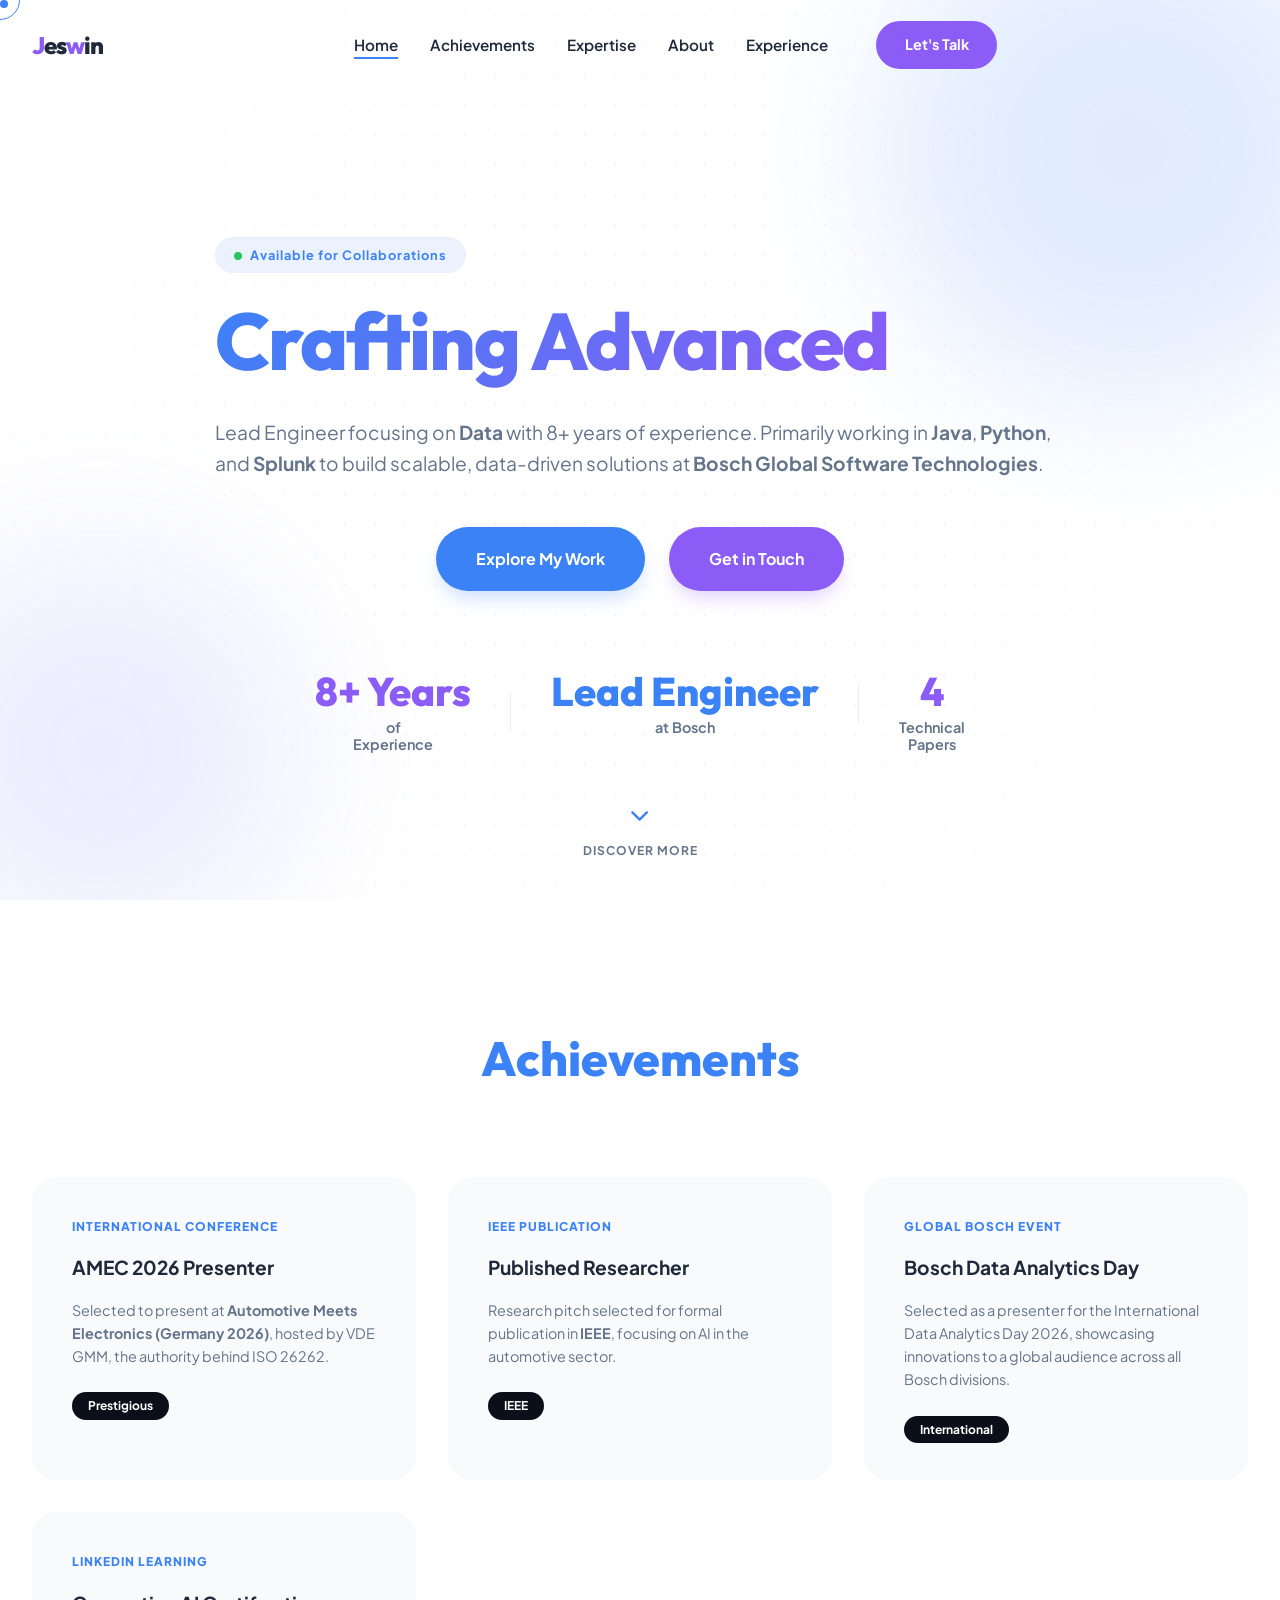
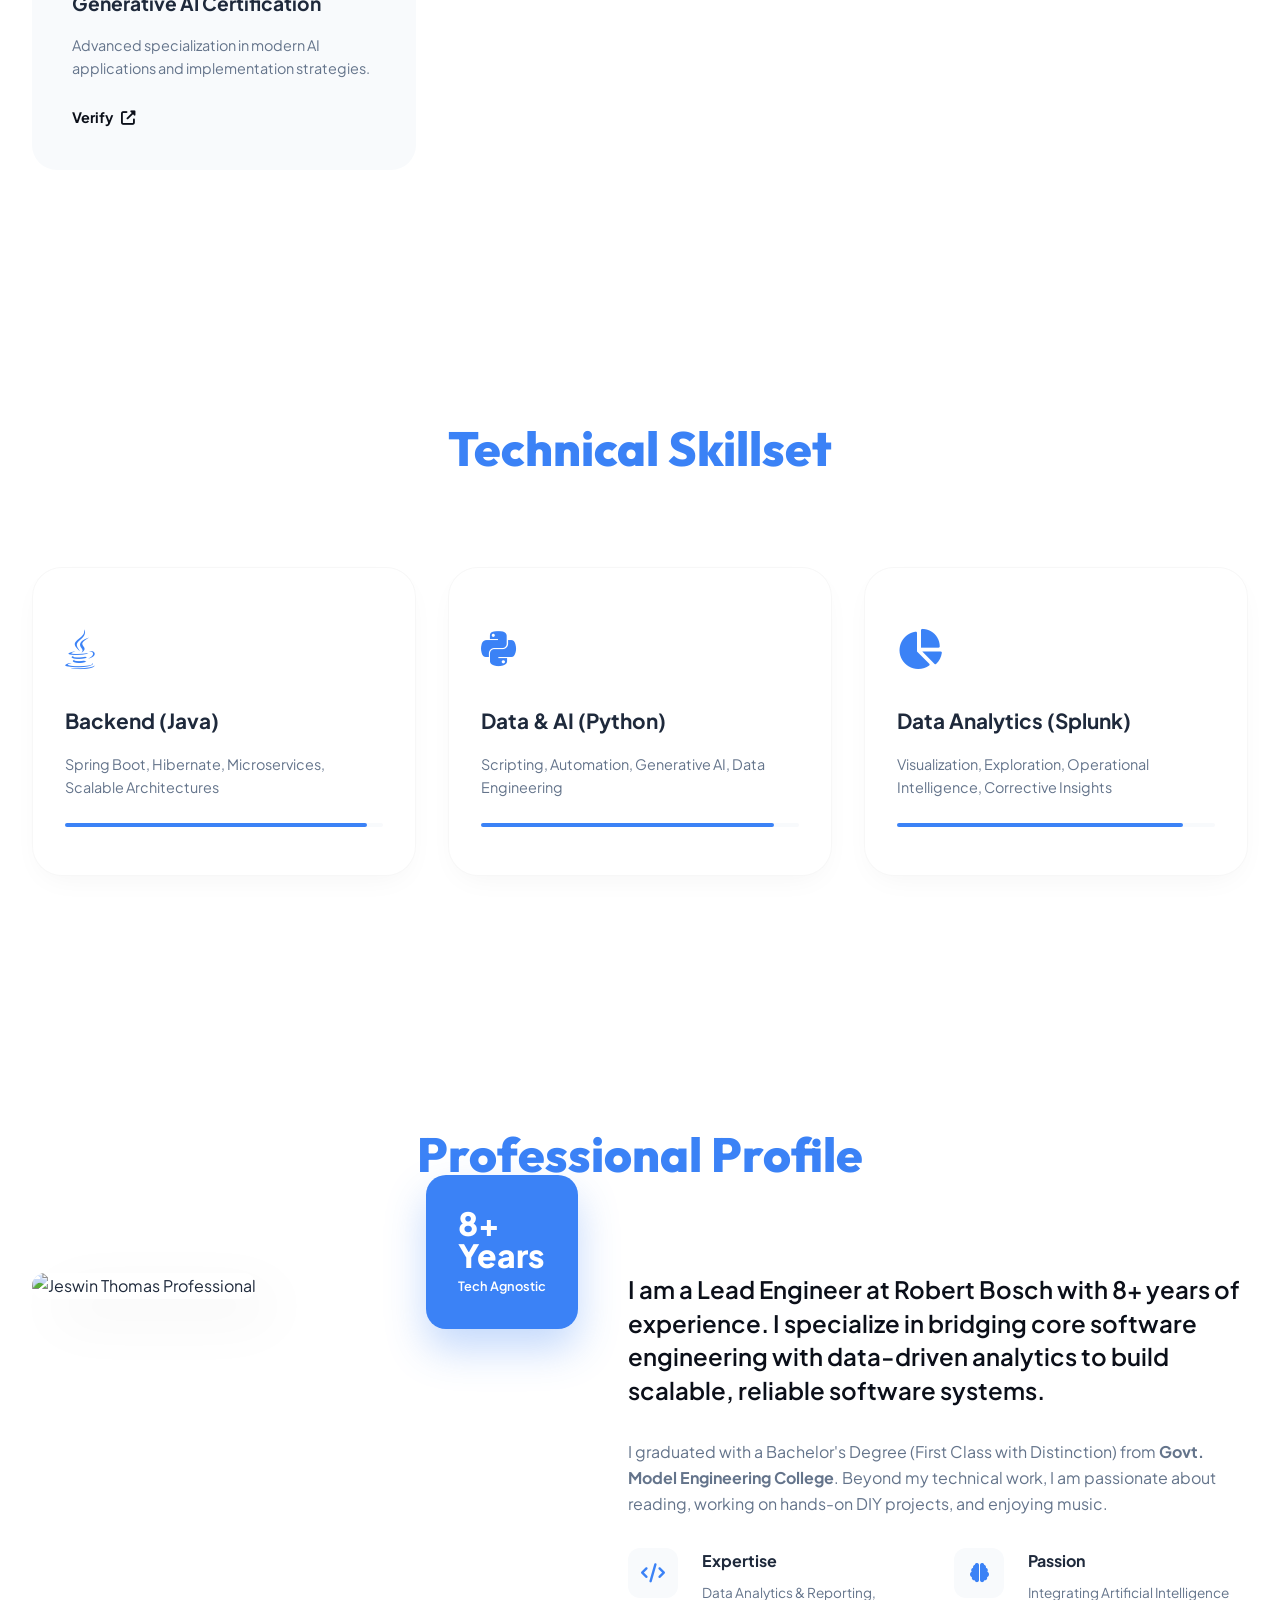
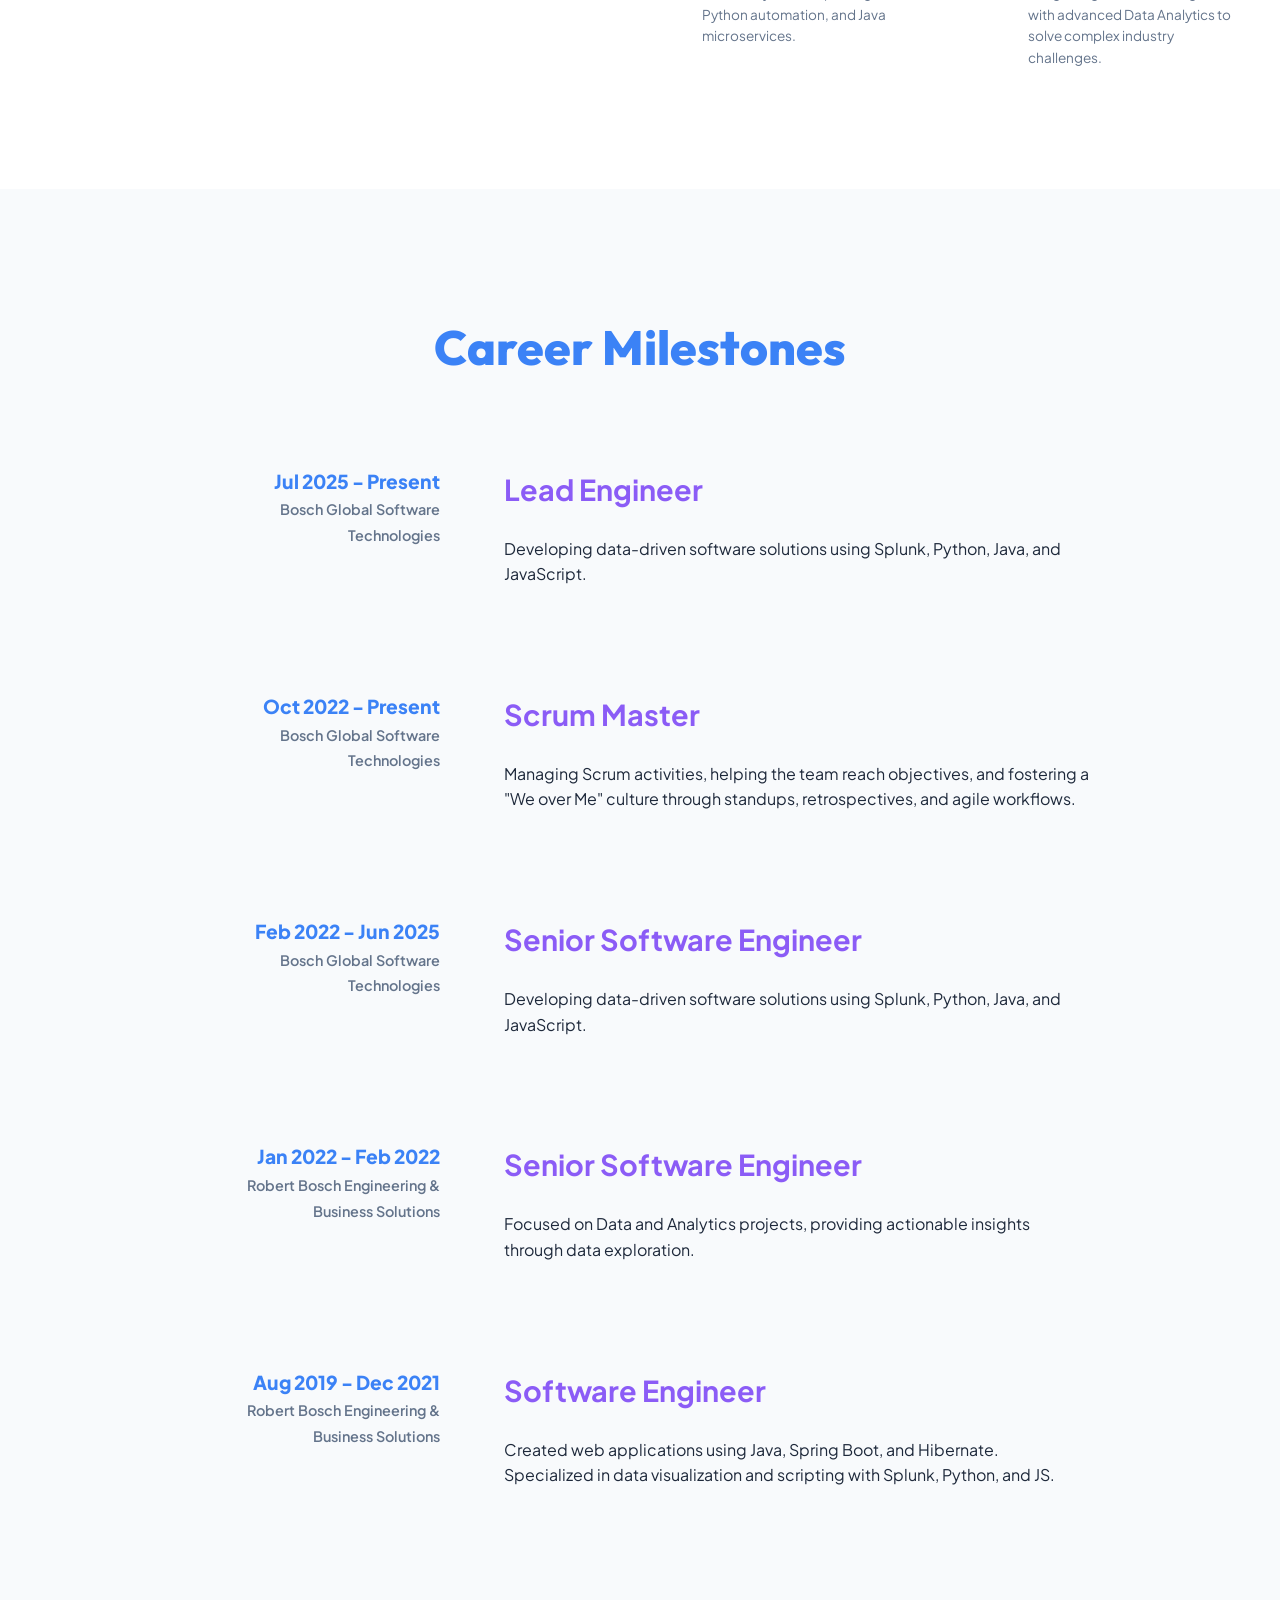
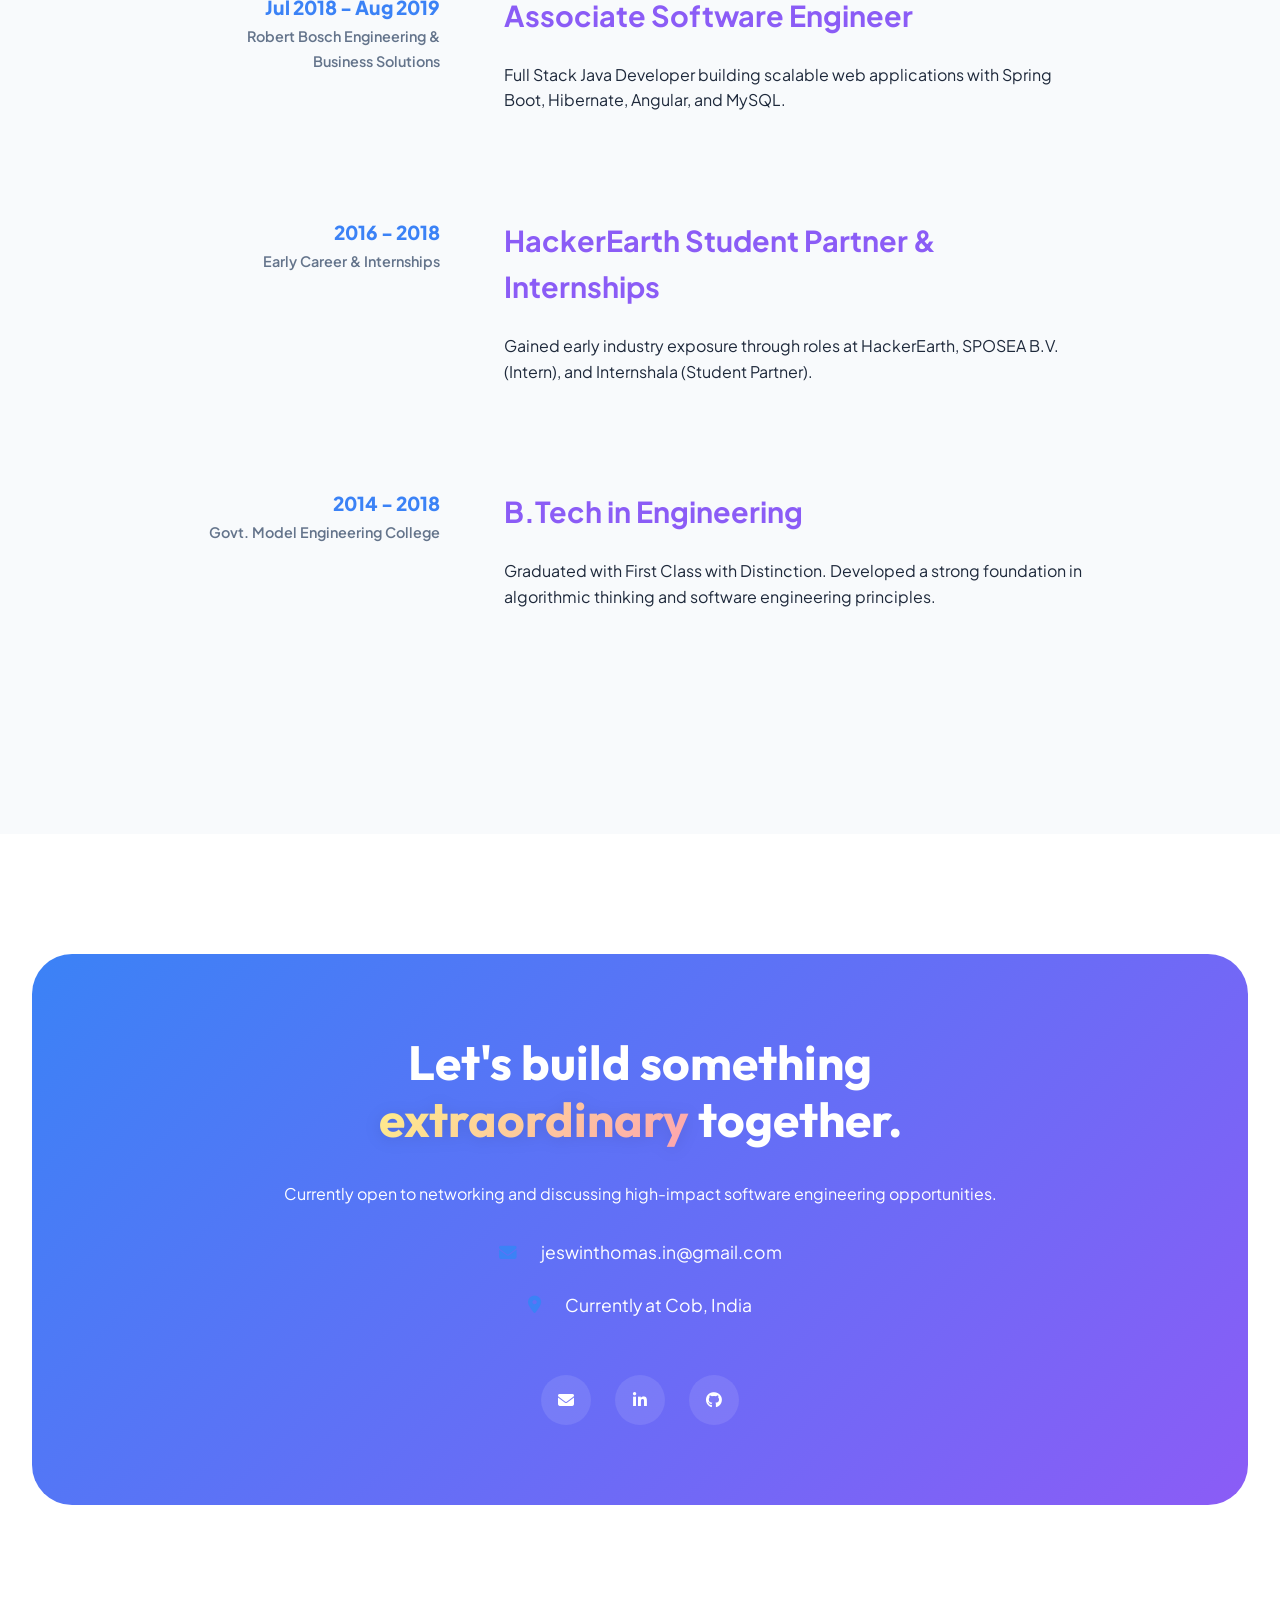
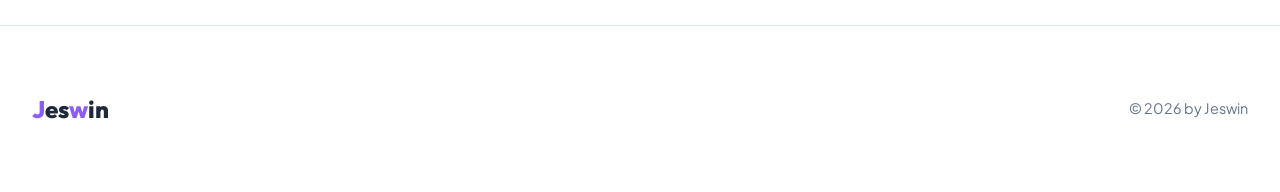
==== index.html @ 30951039 "Minor change in header postions" ====
<!DOCTYPE html>
<html lang="en">

<head>
    <meta charset="UTF-8">
    <meta name="viewport" content="width=device-width, initial-scale=1.0">
    <link rel="icon" type="image/png" href="jeswin_logo.png">
    <title>Jeswin Thomas | Lead Software Engineer</title>
    <!-- Fonts -->
    <link rel="preconnect" href="https://fonts.googleapis.com">
    <link rel="preconnect" href="https://fonts.gstatic.com" crossorigin>
    <link
        href="https://fonts.googleapis.com/css2?family=Plus+Jakarta+Sans:wght@300;400;500;600;700;800&family=Outfit:wght@300;400;500;600;700;800&display=swap"
        rel="stylesheet">
    <!-- Icons -->
    <link rel="stylesheet" href="https://cdnjs.cloudflare.com/ajax/libs/font-awesome/6.4.0/css/all.min.css">
    <!-- AOS Library -->
    <link href="https://unpkg.com/aos@2.3.1/dist/aos.css" rel="stylesheet">
    <!-- Typed.js -->
    <script src="https://unpkg.com/typed.js@2.1.0/dist/typed.umd.js"></script>
    <!-- EmailJS SDK -->
    <script type="text/javascript" src="https://cdn.jsdelivr.net/npm/@emailjs/browser@4/dist/email.min.js"></script>
    <link rel="stylesheet" href="style.css?v=37">
</head>

<body>
    <!-- Custom Cursor -->
    <div class="cursor"></div>
    <div class="cursor-follower"></div>

    <header>
        <nav class="container">
            <div class="logo">
                <span class="logo-text"><span class="logo-highlight">J</span>es<span
                        class="logo-highlight">w</span>in</span>
            </div>
            <div class="nav-links-wrapper">
                <ul class="nav-links">
                    <li><a href="#home" class="active">Home</a></li>
                    <li><a href="#certifications">Achievements</a></li>
                    <li><a href="#skills">Expertise</a></li>
                    <li><a href="#about">About</a></li>
                    <li><a href="#experience">Experience</a></li>
                </ul>
                <a href="#contact" class="nav-cta">Let's Talk</a>
            </div>
            <div class="mobile-toggle">
                <span></span>
                <span></span>
            </div>
        </nav>
    </header>

    <main>
        <!-- Hero Section -->
        <section id="home" class="hero">
            <div class="hero-bg-elements">
                <div class="blob blob-1"></div>
                <div class="blob blob-2"></div>
            </div>
            <div class="container hero-container">
                <div class="hero-content" data-aos="fade-up" data-aos-duration="1000">
                    <div class="badge"><span class="status-dot"></span>Available for Collaborations</div>
                    <h1><span class="gradient-text">Crafting Advanced</span> <br><span class="gradient-text"
                            id="typing-text"></span></h1>
                    <p class="hero-description">
                        Lead Engineer focusing on <strong>Data</strong> with <span class="exp-years-val">8+</span> years
                        of experience.
                        Primarily working in <strong>Java</strong>, <strong>Python</strong>, and <strong>Splunk</strong>
                        to build scalable, data-driven solutions at <strong>Bosch Global Software Technologies</strong>.
                    </p>
                    <div class="hero-actions">
                        <a href="#experience" class="btn btn-primary">Explore My Work</a>
                        <a href="#contact" class="btn btn-outline">Get in Touch</a>
                    </div>
                    <div class="hero-stats">
                        <div class="stat-item">
                            <span class="stat-number"><span class="exp-years-val">8+</span> Years</span>
                            <span class="stat-label">of <br>Experience</span>
                        </div>
                        <div class="stat-item">
                            <span class="stat-number" style="color: var(--accent);">Lead Engineer</span>
                            <span class="stat-label">at Bosch</span>
                        </div>
                        <div class="stat-item">
                            <span class="stat-number">4</span>
                            <span class="stat-label">Technical <br>Papers</span>
                        </div>
                    </div>
                </div>
            </div>
            <a href="#about" class="scroll-indicator">
                <div class="scroll-icon">
                    <i class="fas fa-chevron-down"></i>
                </div>
                <span>Discover More</span>
            </a>
        </section>

        <!-- Certifications & Achievements Section -->
        <section id="certifications" class="certifications section">
            <div class="container">
                <div class="section-header" data-aos="fade-up">
                    <h2 class="section-title">Achievements</h2>
                </div>
                <div class="cert-grid">
                    <div class="cert-card" data-aos="fade-up">
                        <div class="cert-platform">International Conference</div>
                        <h3>AMEC 2026 Presenter</h3>
                        <p>Selected to present at <strong>Automotive Meets Electronics (Germany 2026)</strong>, hosted
                            by VDE GMM, the authority behind ISO 26262.</p>
                        <span class="cert-badge">Prestigious</span>
                    </div>
                    <div class="cert-card" data-aos="fade-up" data-aos-delay="100">
                        <div class="cert-platform">IEEE Publication</div>
                        <h3>Published Researcher</h3>
                        <p>Research pitch selected for formal publication in <strong>IEEE</strong>, focusing on AI in
                            the automotive sector.</p>
                        <span class="cert-badge">IEEE</span>
                    </div>
                    <div class="cert-card" data-aos="fade-up" data-aos-delay="200">
                        <div class="cert-platform">Global Bosch Event</div>
                        <h3>Bosch Data Analytics Day</h3>
                        <p>Selected as a presenter for the International Data Analytics Day 2026, showcasing innovations
                            to a global audience across all Bosch divisions.</p>
                        <span class="cert-badge">International</span>
                    </div>
                    <div class="cert-card" data-aos="fade-up" data-aos-delay="300">
                        <div class="cert-platform">LinkedIn Learning</div>
                        <h3>Generative AI Certification</h3>
                        <p>Advanced specialization in modern AI applications and implementation strategies.</p>
                        <a href="https://www.linkedin.com/learning/certificates/4b5d7c3ef1869695a12c069182deb62b84647a5d037152182b14ed87d5867b04"
                            target="_blank" class="cert-link">Verify <i class="fas fa-external-link-alt"></i></a>
                    </div>
                </div>
            </div>
        </section>

        <!-- Skills Section -->
        <section id="skills" class="skills section">
            <div class="container">
                <div class="section-header" data-aos="fade-up">
                    <h2 class="section-title">Technical Skillset</h2>
                </div>
                <div class="skills-grid">
                    <div class="skill-card" data-aos="zoom-in" data-aos-delay="100">
                        <div class="skill-icon"><i class="fab fa-java"></i></div>
                        <h3>Backend (Java)</h3>
                        <p>Spring Boot, Hibernate, Microservices, Scalable Architectures</p>
                        <div class="skill-progress">
                            <div class="progress-bar" style="width: 95%;"></div>
                        </div>
                    </div>
                    <div class="skill-card" data-aos="zoom-in" data-aos-delay="200">
                        <div class="skill-icon"><i class="fab fa-python"></i></div>
                        <h3>Data & AI (Python)</h3>
                        <p>Scripting, Automation, Generative AI, Data Engineering</p>
                        <div class="skill-progress">
                            <div class="progress-bar" style="width: 92%;"></div>
                        </div>
                    </div>
                    <div class="skill-card" data-aos="zoom-in" data-aos-delay="300">
                        <div class="skill-icon"><i class="fas fa-chart-pie"></i></div>
                        <h3>Data Analytics (Splunk)</h3>
                        <p>Visualization, Exploration, Operational Intelligence, Corrective Insights</p>
                        <div class="skill-progress">
                            <div class="progress-bar" style="width: 90%;"></div>
                        </div>
                    </div>
                </div>
            </div>
        </section>

        <!-- About Section -->
        <section id="about" class="about section">
            <div class="container">
                <div class="section-header" data-aos="fade-up">
                    <h2 class="section-title">Professional Profile</h2>
                </div>
                <div class="about-grid">
                    <div class="about-image" data-aos="fade-right">
                        <div class="image-wrapper">
                            <img src="https://media.licdn.com/dms/image/v2/D5603AQGwhflDETGkRg/profile-displayphoto-shrink_200_200/profile-displayphoto-shrink_200_200/0/1642506390101?e=2147483647&v=beta&t=38knPQSp19tK3uIM1RA4N_02R5xIFat--sNa_o3yvBE"
                                alt="Jeswin Thomas Professional">
                            <div class="experience-badge">
                                <span><span class="exp-years-val">8+</span> Years</span>
                                <p>Tech Agnostic</p>
                            </div>
                        </div>
                    </div>
                    <div class="about-text" data-aos="fade-left">
                        <p class="lead">I am a Lead Engineer at Robert Bosch with <span class="exp-years-val">8+</span> years of experience. I specialize in bridging core software engineering with data-driven analytics to build scalable, reliable software systems.</p>
                        <p>I graduated with a Bachelor's Degree (First Class with Distinction) from <strong>Govt. Model Engineering College</strong>. Beyond my technical work, I am passionate about reading, working on hands-on DIY projects, and enjoying music.</p>
                        <div class="about-features">
                            <div class="feature-item">
                                <div class="feature-icon"><i class="fas fa-code"></i></div>
                                <div class="feature-info">
                                    <h3>Expertise</h3>
                                    <p>Data Analytics & Reporting, Python automation, and Java microservices.</p>
                                </div>
                            </div>
                            <div class="feature-item">
                                <div class="feature-icon"><i class="fas fa-brain"></i></div>
                                <div class="feature-info">
                                    <h3>Passion</h3>
                                    <p>Integrating Artificial Intelligence with advanced Data Analytics to solve complex industry challenges.</p>
                                </div>
                            </div>
                        </div>
                    </div>
                </div>
            </div>
        </section>

        <!-- Experience Section -->
        <section id="experience" class="experience section dark-section">
            <div class="container">
                <div class="section-header" data-aos="fade-up">
                    <h2 class="section-title">Career Milestones</h2>
                </div>
                <div class="timeline">
                    <div class="timeline-item" data-aos="fade-up">
                        <div class="timeline-meta">
                            <span class="timeline-year">Jul 2025 - Present</span>
                            <span class="timeline-company">Bosch Global Software Technologies</span>
                        </div>
                        <div class="timeline-content">
                            <h3>Lead Engineer</h3>
                            <p>Developing data-driven software solutions using Splunk, Python, Java, and JavaScript.</p>
                        </div>
                    </div>
                    <div class="timeline-item" data-aos="fade-up">
                        <div class="timeline-meta">
                            <span class="timeline-year">Oct 2022 - Present</span>
                            <span class="timeline-company">Bosch Global Software Technologies</span>
                        </div>
                        <div class="timeline-content">
                            <h3>Scrum Master</h3>
                            <p>Managing Scrum activities, helping the team reach objectives, and fostering a "We over
                                Me" culture through standups, retrospectives, and agile workflows.</p>
                        </div>
                    </div>
                    <div class="timeline-item" data-aos="fade-up">
                        <div class="timeline-meta">
                            <span class="timeline-year">Feb 2022 - Jun 2025</span>
                            <span class="timeline-company">Bosch Global Software Technologies</span>
                        </div>
                        <div class="timeline-content">
                            <h3>Senior Software Engineer</h3>
                            <p>Developing data-driven software solutions using Splunk, Python, Java, and JavaScript.</p>
                        </div>
                    </div>
                    <div class="timeline-item" data-aos="fade-up">
                        <div class="timeline-meta">
                            <span class="timeline-year">Jan 2022 - Feb 2022</span>
                            <span class="timeline-company">Robert Bosch Engineering & Business Solutions</span>
                        </div>
                        <div class="timeline-content">
                            <h3>Senior Software Engineer</h3>
                            <p>Focused on Data and Analytics projects, providing actionable insights through data
                                exploration.</p>
                        </div>
                    </div>
                    <div class="timeline-item" data-aos="fade-up">
                        <div class="timeline-meta">
                            <span class="timeline-year">Aug 2019 - Dec 2021</span>
                            <span class="timeline-company">Robert Bosch Engineering & Business Solutions</span>
                        </div>
                        <div class="timeline-content">
                            <h3>Software Engineer</h3>
                            <p>Created web applications using Java, Spring Boot, and Hibernate. Specialized in data
                                visualization and scripting with Splunk, Python, and JS.</p>
                        </div>
                    </div>
                    <div class="timeline-item" data-aos="fade-up">
                        <div class="timeline-meta">
                            <span class="timeline-year">Jul 2018 - Aug 2019</span>
                            <span class="timeline-company">Robert Bosch Engineering & Business Solutions</span>
                        </div>
                        <div class="timeline-content">
                            <h3>Associate Software Engineer</h3>
                            <p>Full Stack Java Developer building scalable web applications with Spring Boot, Hibernate,
                                Angular, and MySQL.</p>
                        </div>
                    </div>
                    <div class="timeline-item" data-aos="fade-up">
                        <div class="timeline-meta">
                            <span class="timeline-year">2016 - 2018</span>
                            <span class="timeline-company">Early Career & Internships</span>
                        </div>
                        <div class="timeline-content">
                            <h3>HackerEarth Student Partner & Internships</h3>
                            <p>Gained early industry exposure through roles at HackerEarth, SPOSEA B.V. (Intern), and
                                Internshala (Student Partner).</p>
                        </div>
                    </div>
                    <div class="timeline-item" data-aos="fade-up">
                        <div class="timeline-meta">
                            <span class="timeline-year">2014 - 2018</span>
                            <span class="timeline-company">Govt. Model Engineering College</span>
                        </div>
                        <div class="timeline-content">
                            <h3>B.Tech in Engineering</h3>
                            <p>Graduated with First Class with Distinction. Developed a strong foundation in algorithmic
                                thinking and software engineering principles.</p>
                        </div>
                    </div>
                </div>
            </div>
        </section>





        <!-- Contact Section -->
        <section id="contact" class="contact section">
            <div class="container">
                <div class="contact-box" data-aos="zoom-out" style="grid-template-columns: 1fr; text-align: center;">
                    <div class="contact-info">
                        <h2>Let's build something <br><span class="gradient-text">extraordinary</span> together.</h2>
                        <p>Currently open to networking and discussing high-impact software engineering opportunities.
                        </p>
                        <div class="contact-details"
                            style="display: flex; flex-direction: column; align-items: center; margin-top: 2rem;">
                            <div class="detail-item">
                                <i class="fas fa-envelope"></i>
                                <span>jeswinthomas.in@gmail.com</span>
                            </div>
                            <div class="detail-item">
                                <i class="fas fa-location-dot"></i>
                                <span>Currently at Cob, India</span>
                            </div>
                        </div>
                        <div class="social-links" style="justify-content: center; margin-top: 2rem;">
                            <a href="mailto:jeswinthomas.in@gmail.com" class="social-icon"><i class="fas fa-envelope"></i></a>
                            <a href="https://in.linkedin.com/in/jeswin-thomas" target="_blank" class="social-icon"><i
                                    class="fab fa-linkedin-in"></i></a>
                            <a href="https://github.com/Jeswin01" class="social-icon" target="_blank"><i
                                    class="fab fa-github"></i></a>
                        </div>
                    </div>
                </div>
            </div>
        </section>
    </main>

    <footer class="footer">
        <div class="container">
            <div class="footer-content">
                <div class="footer-logo"><span class="logo-highlight">J</span>es<span class="logo-highlight">w</span>in
                </div>
                <p>&copy; <span id="copyright-year"></span> by Jeswin</p>
            </div>
        </div>
    </footer>

    <!-- GSAP for animations -->
    <script src="https://cdnjs.cloudflare.com/ajax/libs/gsap/3.12.2/gsap.min.js"></script>
    <script src="https://cdnjs.cloudflare.com/ajax/libs/gsap/3.12.2/ScrollTrigger.min.js"></script>
    <!-- AOS for scroll animations -->
    <script src="https://unpkg.com/aos@2.3.1/dist/aos.js"></script>
    <script src="script.js"></script>
</body>

</html>
---- style.css ----
:root {
    --primary: #0b0f19;
    --accent: #3b82f6;
    --accent-light: #8b5cf6;
    --bg-main: #ffffff;
    --bg-secondary: #f8fafc;
    --bg-dark: #0b0f19;
    --text-main: #1e293b;
    --text-muted: #64748b;
    --white: #ffffff;
    --gradient: linear-gradient(135deg, #3b82f6 0%, #8b5cf6 100%);
    --card-shadow: 0 10px 30px -10px rgba(0, 0, 0, 0.05);
    --transition: all 0.4s cubic-bezier(0.4, 0, 0.2, 1);
    --container-width: 1200px;
}

@media (min-width: 1200px) {
    :root {
        --container-width: 1500px;
    }

    .hero-content {
        text-align: center;
        margin: 0 auto;
        max-width: 1000px;
    }

    .hero-description {
        max-width: 750px;
        margin-left: auto;
        margin-right: auto;
    }

    .hero-actions {
        justify-content: center;
    }

    .hero-stats {
        justify-content: center;
    }

    .timeline {
        max-width: 1100px;
    }
}

@media (min-width: 1600px) {
    :root {
        --container-width: 1750px;
    }
}

* {
    margin: 0;
    padding: 0;
    box-sizing: border-box;
    cursor: none;
    /* Hide default cursor for custom cursor */
}

html {
    scroll-behavior: smooth;
}

body {
    font-family: 'Plus Jakarta Sans', sans-serif;
    color: var(--text-main);
    background-color: var(--bg-main);
    line-height: 1.6;
    overflow-x: hidden;
}

.container {
    max-width: var(--container-width);
    margin: 0 auto;
    padding: 0 2rem;
}

/* Custom Cursor */
.cursor {
    width: 8px;
    height: 8px;
    background: var(--accent);
    border-radius: 50%;
    position: fixed;
    pointer-events: none;
    z-index: 9999;
    transition: transform 0.1s;
}

.cursor-follower {
    width: 40px;
    height: 40px;
    border: 1px solid var(--accent);
    border-radius: 50%;
    position: fixed;
    pointer-events: none;
    z-index: 9998;
    transition: transform 0.2s, background 0.3s;
}

/* Header & Navigation */
header {
    position: fixed;
    top: 0;
    left: 0;
    width: 100%;
    height: 90px;
    display: flex;
    align-items: center;
    z-index: 1000;
    transition: var(--transition);
}

header.scrolled {
    height: 70px;
    background: rgba(255, 255, 255, 0.8);
    backdrop-filter: blur(20px);
    box-shadow: 0 4px 20px rgba(0, 0, 0, 0.05);
}

nav {
    display: flex;
    justify-content: space-between;
    align-items: center;
    width: 100%;
}

.logo {
    font-family: 'Outfit', sans-serif;
    font-size: 1.5rem;
    font-weight: 800;
    letter-spacing: -1px;
}

.logo-highlight {
    color: var(--accent-light);
}

.nav-links-wrapper {
    display: flex;
    align-items: center;
    gap: 3rem;
}

.nav-links {
    display: flex;
    list-style: none;
    gap: 2rem;
}

.nav-links a {
    text-decoration: none;
    color: var(--text-main);
    font-weight: 600;
    font-size: 0.95rem;
    transition: var(--transition);
    position: relative;
}

.nav-links a::after {
    content: '';
    position: absolute;
    bottom: -5px;
    left: 0;
    width: 0;
    height: 2px;
    background: var(--accent);
    transition: var(--transition);
}

.nav-links a:hover::after,
.nav-links a.active::after {
    width: 100%;
}

.nav-cta {
    background: var(--accent-light);
    color: var(--white);
    padding: 0.8rem 1.8rem;
    border-radius: 50px;
    text-decoration: none;
    font-weight: 700;
    font-size: 0.9rem;
    transition: var(--transition);
}

.nav-cta:hover {
    transform: translateY(-2px);
    box-shadow: 0 10px 20px rgba(139, 92, 246, 0.3);
    background: #7c3aed;
}

/* Hero Section */
.hero {
    height: 100vh;
    display: flex;
    align-items: center;
    position: relative;
    overflow: hidden;
    padding-top: 90px;
}

.hero::before {
    content: '';
    position: absolute;
    top: 0;
    left: 0;
    width: 100%;
    height: 100%;
    background-image: radial-gradient(rgba(59, 130, 246, 0.08) 1.5px, transparent 1.5px);
    background-size: 30px 30px;
    z-index: -1;
    mask-image: radial-gradient(circle at center, black 40%, transparent 100%);
    -webkit-mask-image: radial-gradient(circle at center, black 40%, transparent 100%);
}

.status-dot {
    display: inline-block;
    width: 8px;
    height: 8px;
    background-color: #22c55e;
    border-radius: 50%;
    margin-right: 8px;
    animation: pulse-green 2s infinite;
    vertical-align: middle;
}

@keyframes pulse-green {
    0% {
        transform: scale(0.9);
        box-shadow: 0 0 0 0 rgba(34, 197, 94, 0.7);
    }

    70% {
        transform: scale(1.1);
        box-shadow: 0 0 0 6px rgba(34, 197, 94, 0);
    }

    100% {
        transform: scale(0.9);
        box-shadow: 0 0 0 0 rgba(34, 197, 94, 0);
    }
}

.hero-bg-elements {
    position: absolute;
    top: 0;
    left: 0;
    width: 100%;
    height: 100%;
    z-index: -1;
}

.blob {
    position: absolute;
    border-radius: 50%;
    filter: blur(80px);
    opacity: 0.15;
}

.blob-1 {
    width: 500px;
    height: 500px;
    background: var(--accent);
    top: -100px;
    right: -100px;
    animation: float 20s infinite alternate;
}

.blob-2 {
    width: 400px;
    height: 400px;
    background: #818cf8;
    bottom: -50px;
    left: -100px;
    animation: float 15s infinite alternate-reverse;
}

@keyframes float {
    from {
        transform: translate(0, 0);
    }

    to {
        transform: translate(50px, 50px);
    }
}

.badge {
    display: inline-block;
    padding: 0.5rem 1.2rem;
    background: rgba(59, 130, 246, 0.1);
    color: var(--accent);
    border-radius: 50px;
    font-weight: 700;
    font-size: 0.8rem;
    /* text-transform: uppercase; */
    letter-spacing: 1px;
    margin-bottom: 1.5rem;
}

.hero-content {
    text-align: left;
    max-width: 850px;
    /* Align with the width of the 2-line heading */
}

.hero h1 {
    font-family: 'Outfit', sans-serif;
    font-size: clamp(3rem, 8vw, 5rem);
    line-height: 1.1;
    font-weight: 800;
    margin-bottom: 2rem;
    letter-spacing: -2px;
}

.gradient-text {
    background: var(--gradient);
    -webkit-background-clip: text;
    -webkit-text-fill-color: transparent;
}

.typed-cursor {
    color: var(--accent);
    font-weight: 300;
    margin-left: 5px;
}

.hero-description {
    font-size: 1.2rem;
    color: var(--text-muted);
    margin-bottom: 3rem;
    max-width: 100%;
    /* Take full width of parent hero-content */
}

.hero-actions {
    display: flex;
    gap: 1.5rem;
    margin-bottom: 4rem;
}

.btn {
    padding: 1.2rem 2.5rem;
    border-radius: 50px;
    font-weight: 700;
    text-decoration: none;
    transition: var(--transition);
}

.btn-primary {
    background: var(--accent);
    color: var(--white);
    box-shadow: 0 10px 20px -5px rgba(59, 130, 246, 0.3);
}

.btn-primary:hover {
    background: #2563eb;
    transform: translateY(-5px);
    box-shadow: 0 15px 30px -5px rgba(59, 130, 246, 0.45);
}

.btn-outline {
    background: var(--accent-light);
    color: var(--white);
    box-shadow: 0 10px 20px -5px rgba(139, 92, 246, 0.3);
    border: none;
}

.btn-outline:hover {
    background: #7c3aed;
    color: var(--white);
    transform: translateY(-5px);
    box-shadow: 0 15px 30px -5px rgba(139, 92, 246, 0.45);
}

.hero-stats {
    display: flex;
    justify-content: center;
    align-items: flex-start;
    gap: 5rem;
    margin-top: 5rem;
}

.stat-item {
    display: flex;
    flex-direction: column;
    align-items: center;
    text-align: center;
    position: relative;
}

.stat-item:not(:last-child)::after {
    content: '';
    position: absolute;
    right: -2.5rem;
    top: 50%;
    transform: translateY(-50%);
    width: 1px;
    height: 40px;
    background: rgba(139, 92, 246, 0.15);
}

.stat-number {
    display: block;
    font-family: 'Outfit', sans-serif;
    font-size: 2.5rem;
    font-weight: 800;
    color: var(--accent-light);
    line-height: 1;
    margin-bottom: 0.5rem;
}

.stat-label {
    font-size: 0.9rem;
    color: var(--text-muted);
    font-weight: 650;
    line-height: 1.2;
    white-space: nowrap;
}

/* Scroll Indicator */
.scroll-indicator {
    position: absolute;
    bottom: 40px;
    left: 50%;
    transform: translateX(-50%);
    display: flex;
    flex-direction: column;
    align-items: center;
    gap: 10px;
    font-size: 0.75rem;
    font-weight: 700;
    text-transform: uppercase;
    letter-spacing: 1px;
    color: var(--text-muted);
    text-decoration: none;
    transition: var(--transition);
}

.scroll-indicator:hover {
    color: var(--accent);
}

.scroll-icon {
    width: 30px;
    height: 30px;
    display: flex;
    align-items: center;
    justify-content: center;
    font-size: 1.2rem;
    color: var(--accent);
    animation: bounce 2s infinite;
}

@keyframes bounce {

    0%,
    20%,
    50%,
    80%,
    100% {
        transform: translateY(0);
    }

    40% {
        transform: translateY(-10px);
    }

    60% {
        transform: translateY(-5px);
    }
}

/* General Sections */
.section {
    padding: 120px 0;
}

.section-header {
    text-align: center;
    margin-bottom: 5rem;
}

.section-subtitle {
    display: block;
    color: var(--accent);
    font-weight: 800;
    font-size: 0.9rem;
    text-transform: uppercase;
    letter-spacing: 3px;
    margin-bottom: 1rem;
}

.section-title {
    font-family: 'Outfit', sans-serif;
    font-size: 3rem;
    font-weight: 800;
    color: var(--accent);
}

/* About Section */
.about-grid {
    display: grid;
    grid-template-columns: 1fr 1.2fr;
    gap: 5rem;
    align-items: flex-start;
}

.image-wrapper {
    position: relative;
}

.image-wrapper img {
    width: 100%;
    border-radius: 30px;
    box-shadow: 20px 20px 60px rgba(0, 0, 0, 0.05);
}

.experience-badge {
    position: absolute;
    bottom: -30px;
    right: -30px;
    background: var(--accent);
    color: var(--white);
    padding: 2rem;
    border-radius: 20px;
    box-shadow: 0 20px 40px rgba(59, 130, 246, 0.3);
}

.experience-badge span {
    display: block;
    font-size: 2rem;
    font-weight: 800;
    line-height: 1;
}

.experience-badge p {
    font-size: 0.8rem;
    font-weight: 600;
    margin-top: 5px;
}

.about-text .lead {
    font-size: 1.5rem;
    font-weight: 600;
    color: var(--primary);
    margin-bottom: 2rem;
    line-height: 1.4;
}

.about-text p {
    margin-bottom: 2rem;
    color: var(--text-muted);
}

.about-features {
    display: grid;
    grid-template-columns: 1fr 1fr;
    gap: 2rem;
}

.feature-item {
    display: flex;
    gap: 1.5rem;
}

.feature-icon {
    width: 50px;
    height: 50px;
    background: var(--bg-secondary);
    border-radius: 12px;
    display: flex;
    align-items: center;
    justify-content: center;
    color: var(--accent);
    font-size: 1.2rem;
    flex-shrink: 0;
}

.feature-info h3 {
    font-size: 1rem;
    margin-bottom: 0.5rem;
}

.feature-info p {
    font-size: 0.85rem;
    margin-bottom: 0;
}

/* Experience Section */
.dark-section {
    background: var(--bg-secondary);
    color: var(--text-main);
}

.timeline {
    max-width: 900px;
    margin: 0 auto;
}

.timeline-item {
    display: grid;
    grid-template-columns: 250px 1fr;
    gap: 4rem;
    margin-bottom: 5rem;
    position: relative;
}

.timeline-meta {
    text-align: right;
}

.timeline-year {
    display: block;
    font-size: 1.2rem;
    font-weight: 800;
    color: var(--accent);
}

.timeline-company {
    font-weight: 600;
    font-size: 0.9rem;
    color: var(--text-muted);
}

.timeline-content h3 {
    font-size: 1.8rem;
    margin-bottom: 1.5rem;
    color: var(--accent-light);
}

.timeline-content p {
    color: var(--text-main);
    margin-bottom: 1.5rem;
}

.timeline-highlights {
    list-style: none;
}

.timeline-highlights li {
    position: relative;
    padding-left: 1.5rem;
    margin-bottom: 0.8rem;
    color: var(--text-main);
    font-size: 0.95rem;
}

.timeline-highlights li::before {
    content: '→';
    position: absolute;
    left: 0;
    color: var(--accent);
}

/* Skills Section */
.skills-grid {
    display: grid;
    grid-template-columns: repeat(auto-fit, minmax(250px, 1fr));
    gap: 2rem;
}

.skill-card {
    background: var(--white);
    padding: 3rem 2rem;
    border-radius: 30px;
    box-shadow: var(--card-shadow);
    transition: var(--transition);
    border: 1px solid rgba(0, 0, 0, 0.03);
}

.skill-card:hover {
    transform: translateY(-10px);
    border-color: var(--accent);
}

.skill-icon {
    font-size: 2.5rem;
    color: var(--accent);
    margin-bottom: 1.5rem;
}

.skill-card h3 {
    font-size: 1.3rem;
    margin-bottom: 1rem;
}

.skill-card p {
    color: var(--text-muted);
    font-size: 0.9rem;
    margin-bottom: 1.5rem;
}

.skill-progress {
    height: 4px;
    background: var(--bg-secondary);
    border-radius: 2px;
}

.progress-bar {
    height: 100%;
    background: var(--accent);
    border-radius: 2px;
}

/* Certifications Section */
.cert-grid {
    display: grid;
    grid-template-columns: repeat(auto-fit, minmax(300px, 1fr));
    gap: 2rem;
}

.cert-card {
    padding: 2.5rem;
    background: var(--bg-secondary);
    border-radius: 25px;
    transition: var(--transition);
}

.cert-card:hover {
    background: var(--white);
    box-shadow: var(--card-shadow);
}

.cert-platform {
    font-size: 0.75rem;
    font-weight: 800;
    text-transform: uppercase;
    letter-spacing: 1px;
    color: var(--accent);
    margin-bottom: 1rem;
}

.cert-card h3 {
    font-size: 1.2rem;
    margin-bottom: 1rem;
}

.cert-card p {
    font-size: 0.9rem;
    color: var(--text-muted);
    margin-bottom: 1.5rem;
}

.cert-link {
    display: inline-flex;
    align-items: center;
    gap: 8px;
    text-decoration: none;
    color: var(--primary);
    font-weight: 700;
    font-size: 0.9rem;
}

.cert-badge {
    background: var(--primary);
    color: var(--white);
    padding: 0.4rem 1rem;
    border-radius: 50px;
    font-size: 0.75rem;
    font-weight: 700;
}

/* Contact Section */
.contact-box {
    background: var(--gradient);
    border-radius: 40px;
    padding: 5rem;
    display: grid;
    gap: 5rem;
    color: var(--white);
    position: relative;
    overflow: hidden;
}

.contact-info h2 {
    font-family: 'Outfit', sans-serif;
    font-size: 3rem;
    line-height: 1.2;
    margin-bottom: 2rem;
}

.contact-box .gradient-text {
    background: linear-gradient(135deg, #fef08a 0%, #fda4af 100%);
    -webkit-background-clip: text;
    -webkit-text-fill-color: transparent;
    filter: drop-shadow(0 2px 8px rgba(0, 0, 0, 0.1));
}

.contact-details {
    margin-top: 3rem;
}

.detail-item {
    display: flex;
    align-items: center;
    gap: 1.5rem;
    margin-bottom: 1.5rem;
    font-size: 1.1rem;
}

.detail-item i {
    color: var(--accent);
}

.social-links {
    display: flex;
    gap: 1.5rem;
    margin-top: 3rem;
}

.social-icon {
    width: 50px;
    height: 50px;
    background: rgba(255, 255, 255, 0.1);
    border-radius: 50%;
    display: flex;
    align-items: center;
    justify-content: center;
    color: var(--white);
    text-decoration: none;
    transition: var(--transition);
}

.social-icon:hover {
    background: var(--accent);
    transform: translateY(-5px);
}

/* Footer */
.footer {
    padding: 4rem 0;
    border-top: 1px solid #e2e8f0;
}

.footer-content {
    display: flex;
    justify-content: space-between;
    align-items: center;
}

.footer-logo {
    font-family: 'Outfit', sans-serif;
    font-size: 1.5rem;
    font-weight: 800;
}



.footer p {
    color: var(--text-muted);
    font-size: 0.9rem;
}

/* Mobile Responsive */
@media (max-width: 1024px) {
    .hero h1 {
        font-size: 4rem;
    }

    .about-grid {
        grid-template-columns: 1fr;
        gap: 4rem;
    }

    .contact-box {
        grid-template-columns: 1fr;
        padding: 3rem;
    }

    .hero-stats {
        gap: 2rem;
    }
}

@media (max-width: 768px) {
    .nav-links-wrapper {
        display: none;
    }

    .hero h1 {
        font-size: 3rem;
    }

    .timeline-item {
        grid-template-columns: 1fr;
        gap: 1rem;
    }

    .timeline-meta {
        text-align: left;
    }

    .section-title {
        font-size: 2.2rem;
    }

    .about-features {
        grid-template-columns: 1fr;
    }

    .cursor,
    .cursor-follower {
        display: none;
    }

    * {
        cursor: auto;
    }
}
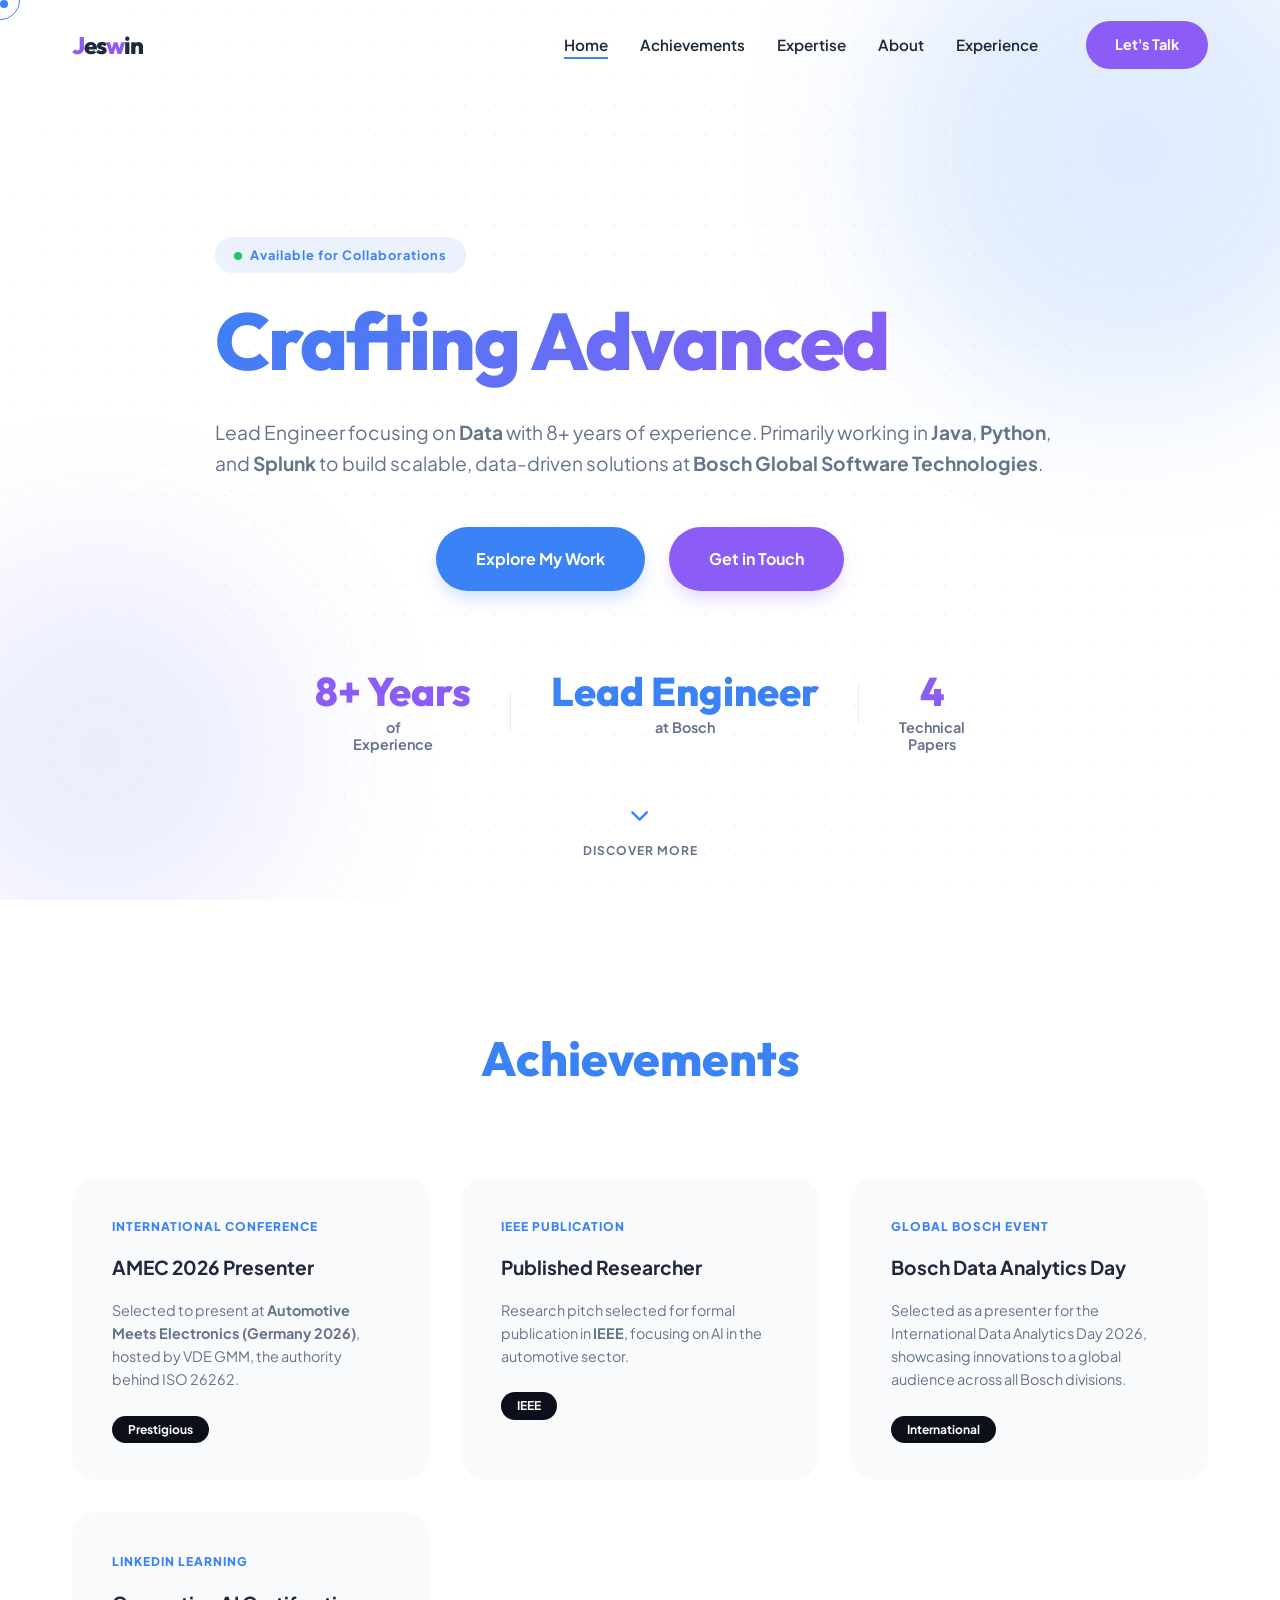
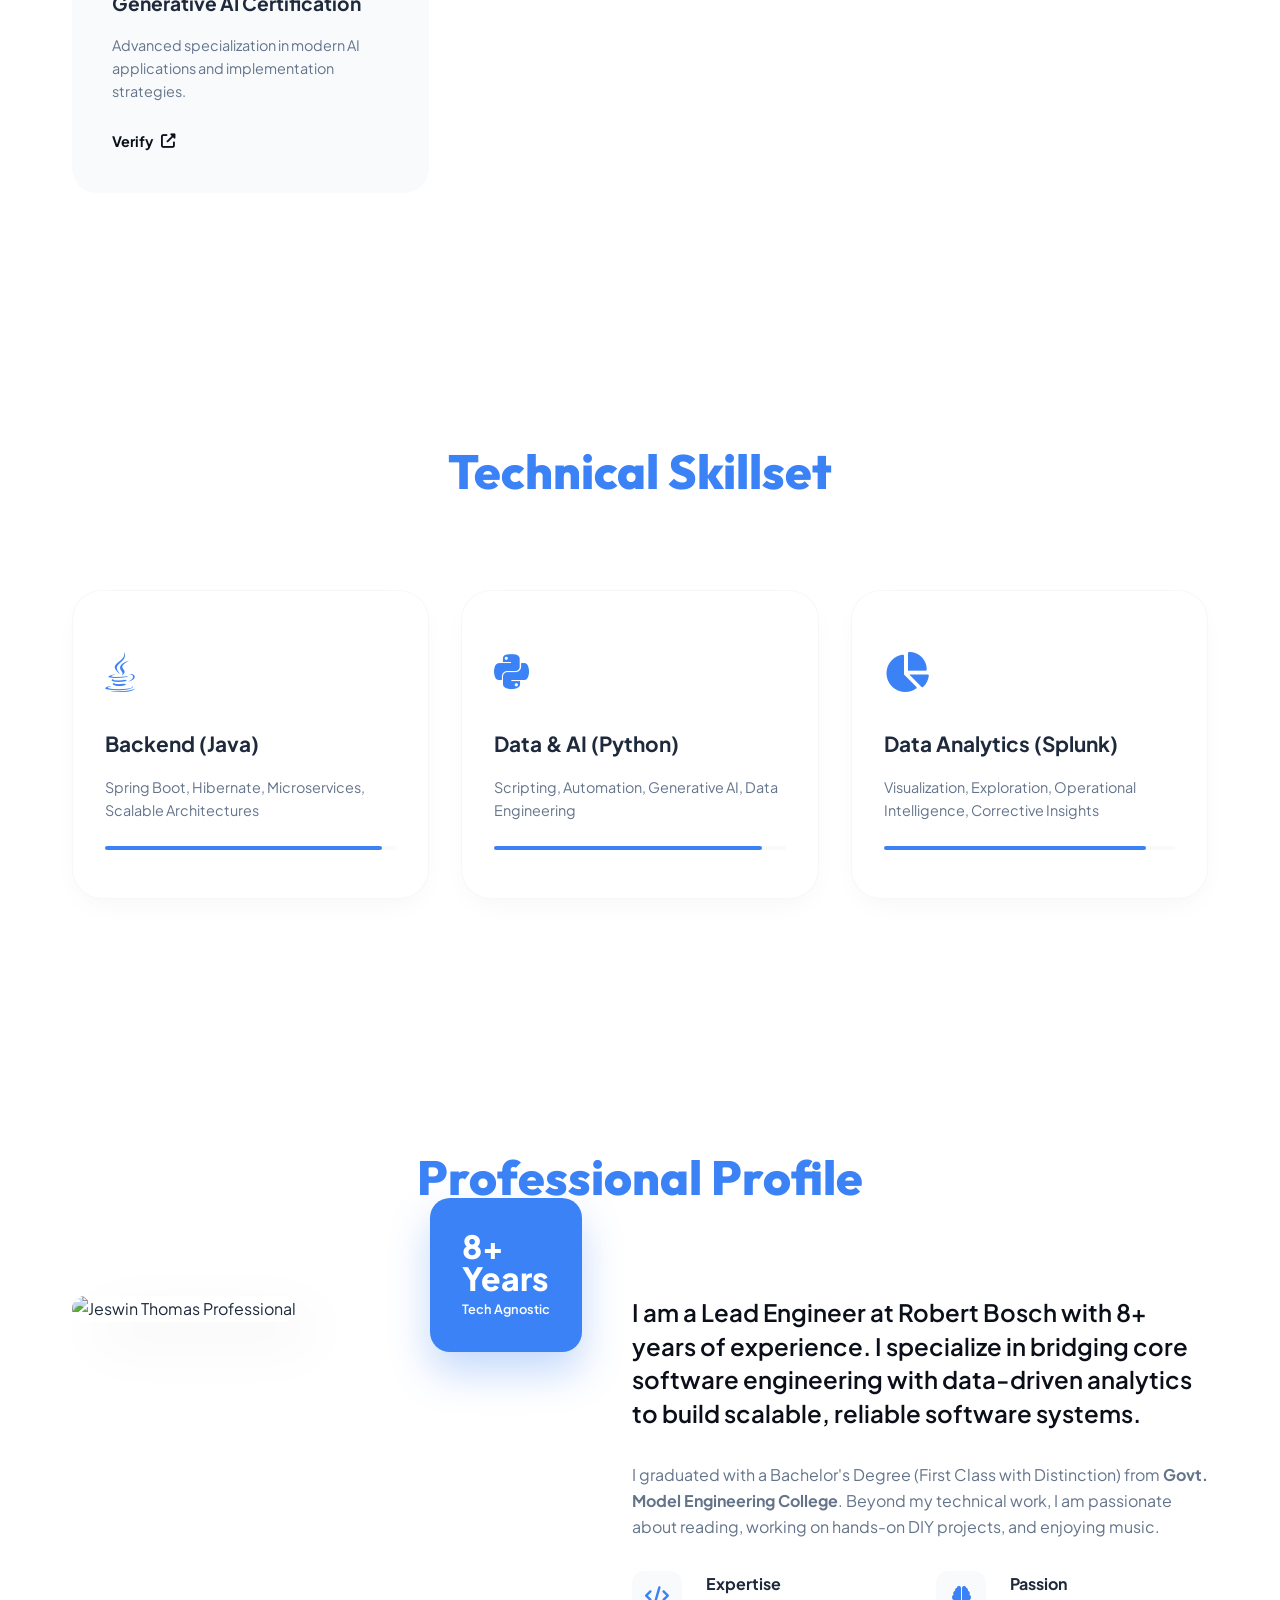
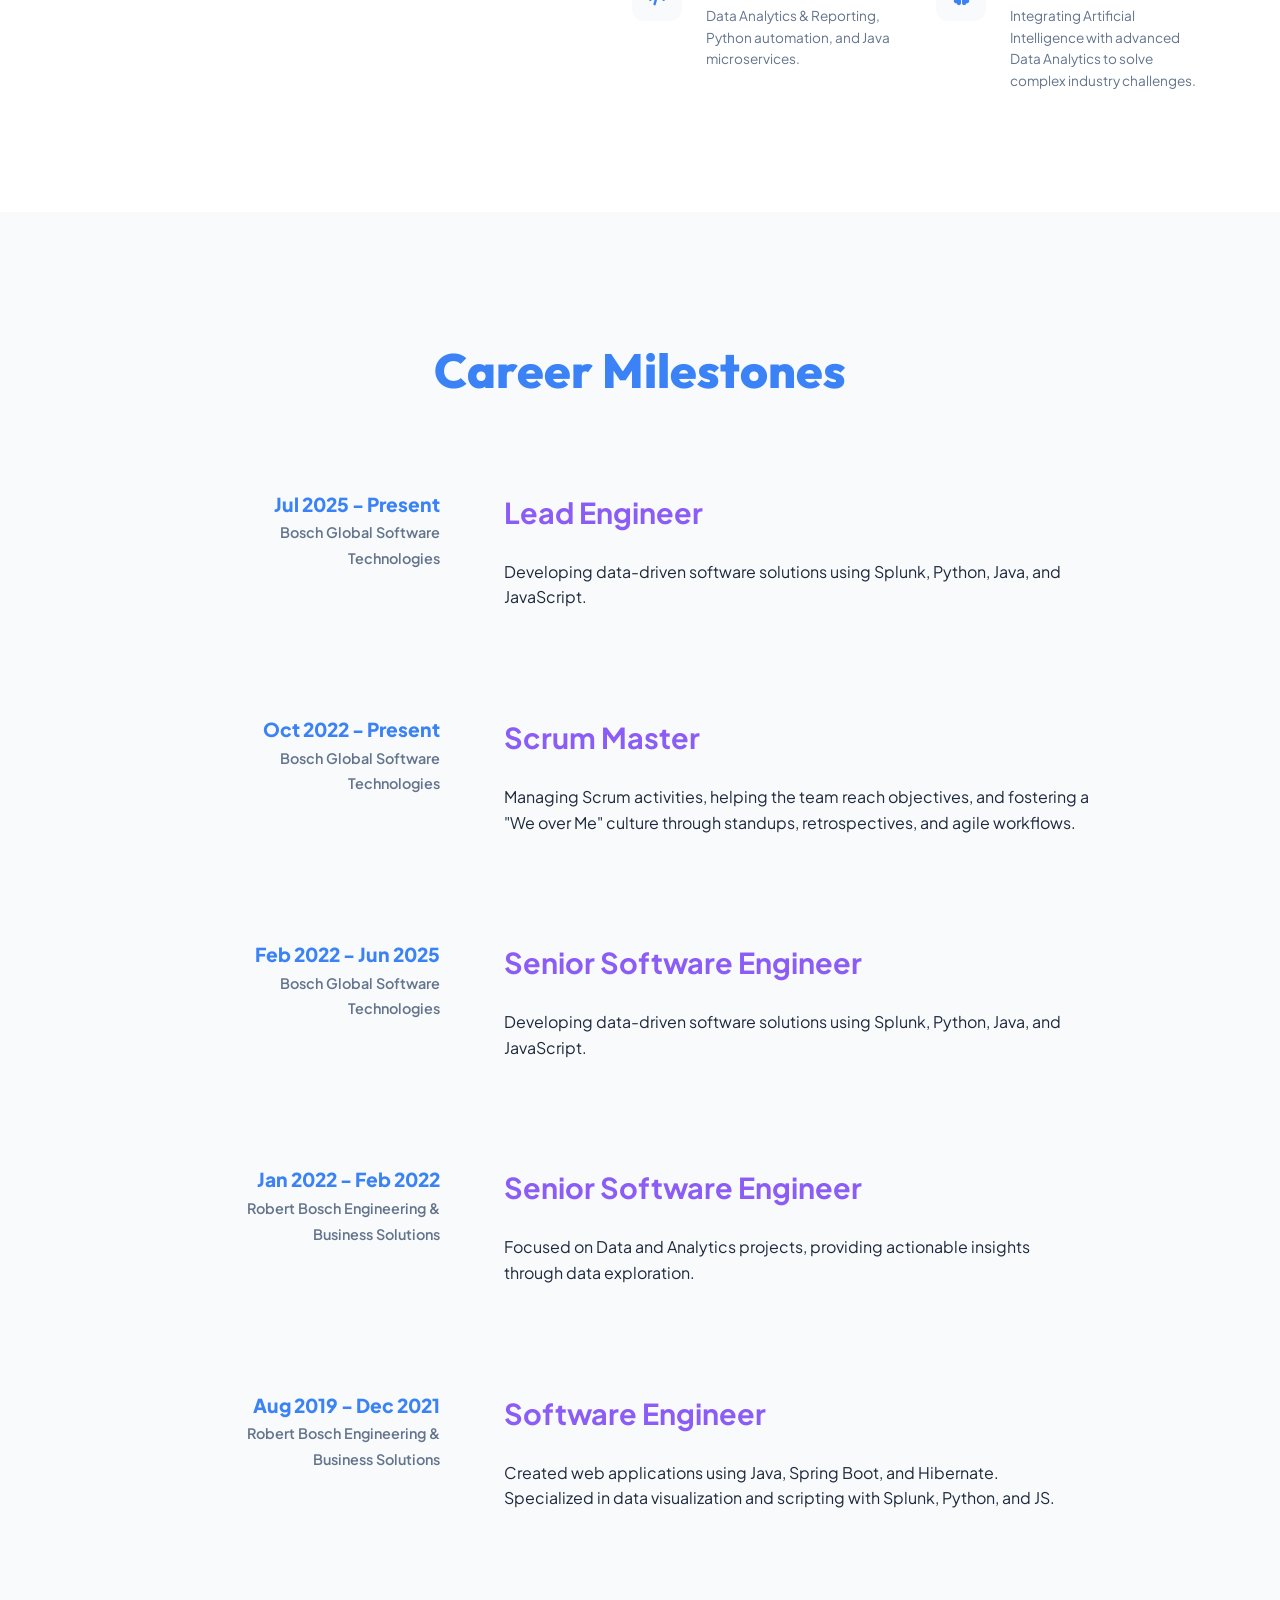
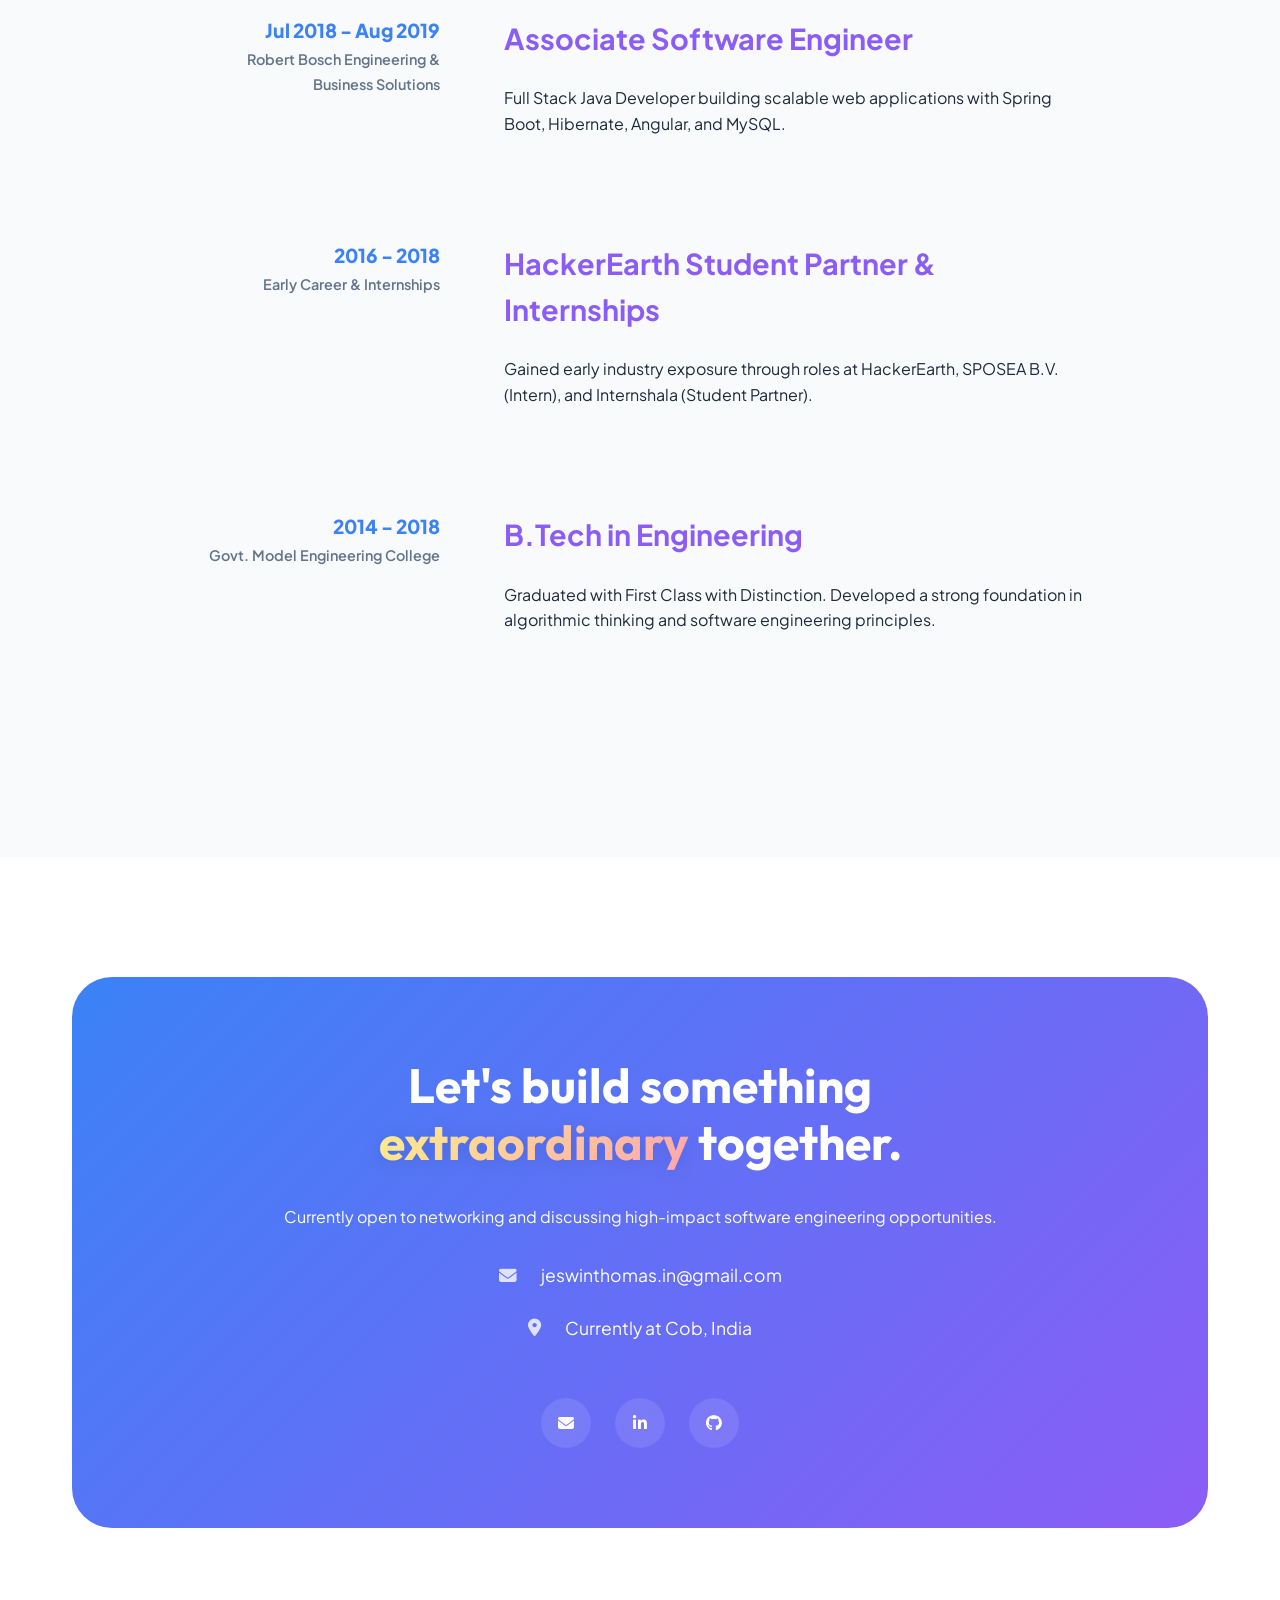
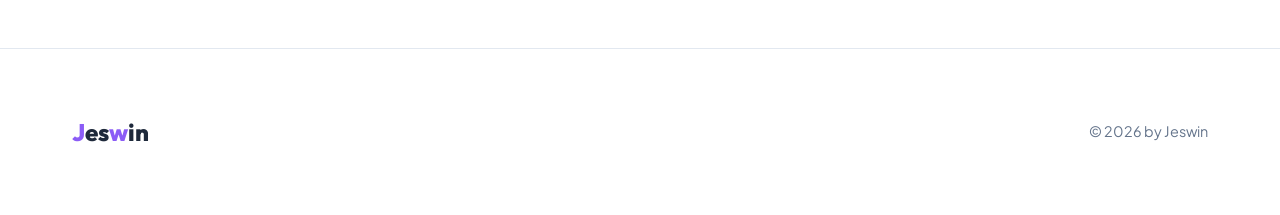
==== commit 865d48fd: "making website responsive" ====
--- a/index.html
+++ b/index.html
@@ -20,7 +20,65 @@
     <script src="https://unpkg.com/typed.js@2.1.0/dist/typed.umd.js"></script>
     <!-- EmailJS SDK -->
     <script type="text/javascript" src="https://cdn.jsdelivr.net/npm/@emailjs/browser@4/dist/email.min.js"></script>
-    <link rel="stylesheet" href="style.css?v=37">
+    <link rel="stylesheet" href="style.css?v=48">
+    <style>
+        /* Force mobile navigation rules to load directly to bypass browser caching */
+        @media (max-width: 1024px) {
+            .mobile-toggle {
+                display: flex !important;
+                flex-direction: column !important;
+                justify-content: center !important;
+                align-items: center !important;
+                width: 44px !important;
+                height: 44px !important;
+                gap: 5px !important;
+                cursor: pointer !important;
+                z-index: 1050 !important;
+                position: fixed !important;
+                right: 1.5rem !important;
+                top: 23px !important;
+                background: #ffffff !important;
+                border-radius: 50% !important;
+                box-shadow: 0 4px 15px rgba(0, 0, 0, 0.1) !important;
+            }
+            .mobile-toggle span {
+                display: block !important;
+                width: 20px !important;
+                height: 2px !important;
+                background: #0b0f19 !important;
+                transition: all 0.4s cubic-bezier(0.4, 0, 0.2, 1) !important;
+            }
+            .nav-links-wrapper {
+                display: flex !important;
+                position: fixed !important;
+                top: 0 !important;
+                right: -100% !important;
+                width: 75% !important;
+                height: 100vh !important;
+                background: #ffffff !important; /* var(--bg-main) fallback */
+                flex-direction: column !important;
+                justify-content: center !important;
+                align-items: center !important;
+                gap: 3rem !important;
+                padding: 2rem !important;
+                box-shadow: -10px 0 30px rgba(0, 0, 0, 0.05) !important;
+                transition: all 0.4s cubic-bezier(0.4, 0, 0.2, 1) !important;
+                z-index: 1040 !important;
+            }
+            .nav-links-wrapper.active {
+                right: 0 !important;
+            }
+            .nav-links {
+                flex-direction: column !important;
+                align-items: center !important;
+                gap: 2.5rem !important;
+                margin-bottom: 2rem !important;
+            }
+            .nav-cta {
+                margin: 0 !important;
+            }
+        }
+    </style>
 </head>
 
 <body>
@@ -45,6 +103,7 @@
                 <a href="#contact" class="nav-cta">Let's Talk</a>
             </div>
             <div class="mobile-toggle">
+                <span></span>
                 <span></span>
                 <span></span>
             </div>
--- a/style.css
+++ b/style.css
@@ -15,10 +15,6 @@
 }
 
 @media (min-width: 1200px) {
-    :root {
-        --container-width: 1500px;
-    }
-
     .hero-content {
         text-align: center;
         margin: 0 auto;
@@ -44,18 +40,16 @@
     }
 }
 
-@media (min-width: 1600px) {
-    :root {
-        --container-width: 1750px;
-    }
-}
-
 * {
     margin: 0;
     padding: 0;
     box-sizing: border-box;
-    cursor: none;
-    /* Hide default cursor for custom cursor */
+}
+
+@media (hover: hover) and (pointer: fine) {
+    * {
+        cursor: none;
+    }
 }
 
 html {
@@ -71,6 +65,7 @@
 }
 
 .container {
+    width: 100%;
     max-width: var(--container-width);
     margin: 0 auto;
     padding: 0 2rem;
@@ -99,6 +94,17 @@
     transition: transform 0.2s, background 0.3s;
 }
 
+.cursor.cursor-white {
+    background: #ffffff;
+    box-shadow: 0 0 10px rgba(255, 255, 255, 0.8), 0 0 20px rgba(255, 255, 255, 0.4);
+}
+
+.cursor-follower.cursor-white {
+    border-color: #ffffff;
+    background: rgba(255, 255, 255, 0.12);
+    box-shadow: inset 0 0 8px rgba(255, 255, 255, 0.2), 0 0 10px rgba(255, 255, 255, 0.4);
+}
+
 /* Header & Navigation */
 header {
     position: fixed;
@@ -135,6 +141,34 @@
 
 .logo-highlight {
     color: var(--accent-light);
+}
+
+.mobile-toggle {
+    display: none;
+    flex-direction: column;
+    gap: 6px;
+    cursor: pointer;
+    z-index: 1001;
+}
+
+.mobile-toggle span {
+    display: block;
+    width: 25px;
+    height: 2px;
+    background: var(--primary);
+    transition: var(--transition);
+}
+
+.mobile-toggle.open span:nth-child(1) {
+    transform: rotate(45deg) translate(5px, 6px);
+}
+
+.mobile-toggle.open span:nth-child(2) {
+    opacity: 0;
+}
+
+.mobile-toggle.open span:nth-child(3) {
+    transform: rotate(-45deg) translate(5px, -6px);
 }
 
 .nav-links-wrapper {
@@ -379,7 +413,8 @@
     display: flex;
     justify-content: center;
     align-items: flex-start;
-    gap: 5rem;
+    flex-wrap: wrap;
+    gap: 3rem 5rem;
     margin-top: 5rem;
 }
 
@@ -658,7 +693,7 @@
 /* Skills Section */
 .skills-grid {
     display: grid;
-    grid-template-columns: repeat(auto-fit, minmax(250px, 1fr));
+    grid-template-columns: repeat(auto-fit, minmax(min(100%, 250px), 1fr));
     gap: 2rem;
 }
 
@@ -708,7 +743,7 @@
 /* Certifications Section */
 .cert-grid {
     display: grid;
-    grid-template-columns: repeat(auto-fit, minmax(300px, 1fr));
+    grid-template-columns: repeat(auto-fit, minmax(min(100%, 280px), 1fr));
     gap: 2rem;
 }
 
@@ -805,6 +840,10 @@
     color: var(--accent);
 }
 
+.contact-box .detail-item i {
+    color: rgba(255, 255, 255, 0.8);
+}
+
 .social-links {
     display: flex;
     gap: 1.5rem;
@@ -854,10 +893,52 @@
     font-size: 0.9rem;
 }
 
-/* Mobile Responsive */
+/* Mobile & Tablet Responsive */
 @media (max-width: 1024px) {
+    .mobile-toggle {
+        display: flex;
+    }
+
+    .nav-links-wrapper {
+        display: flex;
+        position: fixed;
+        top: 0;
+        right: -100%;
+        width: 75%;
+        height: 100vh;
+        background: var(--bg-main);
+        flex-direction: column;
+        justify-content: center;
+        align-items: center;
+        gap: 3rem;
+        padding: 2rem;
+        box-shadow: -10px 0 30px rgba(0, 0, 0, 0.05);
+        transition: var(--transition);
+        z-index: 1000;
+    }
+
+    .nav-links-wrapper.active {
+        right: 0;
+    }
+
+    .nav-links {
+        flex-direction: column;
+        align-items: center;
+        gap: 2.5rem;
+    }
+
     .hero h1 {
-        font-size: 4rem;
+        font-size: 3rem;
+    }
+
+    .hero-stats {
+        flex-direction: column;
+        align-items: center;
+        gap: 3rem;
+    }
+
+    .stat-item:not(:last-child)::after {
+        display: none;
     }
 
     .about-grid {
@@ -865,42 +946,28 @@
         gap: 4rem;
     }
 
+    .timeline-item {
+        grid-template-columns: 1fr;
+        gap: 1rem;
+    }
+
+    .timeline-meta {
+        text-align: left;
+    }
+
+    .section-title {
+        font-size: 2.2rem;
+    }
+
+    .about-features {
+        grid-template-columns: 1fr;
+    }
+
     .contact-box {
         grid-template-columns: 1fr;
         padding: 3rem;
     }
 
-    .hero-stats {
-        gap: 2rem;
-    }
-}
-
-@media (max-width: 768px) {
-    .nav-links-wrapper {
-        display: none;
-    }
-
-    .hero h1 {
-        font-size: 3rem;
-    }
-
-    .timeline-item {
-        grid-template-columns: 1fr;
-        gap: 1rem;
-    }
-
-    .timeline-meta {
-        text-align: left;
-    }
-
-    .section-title {
-        font-size: 2.2rem;
-    }
-
-    .about-features {
-        grid-template-columns: 1fr;
-    }
-
     .cursor,
     .cursor-follower {
         display: none;
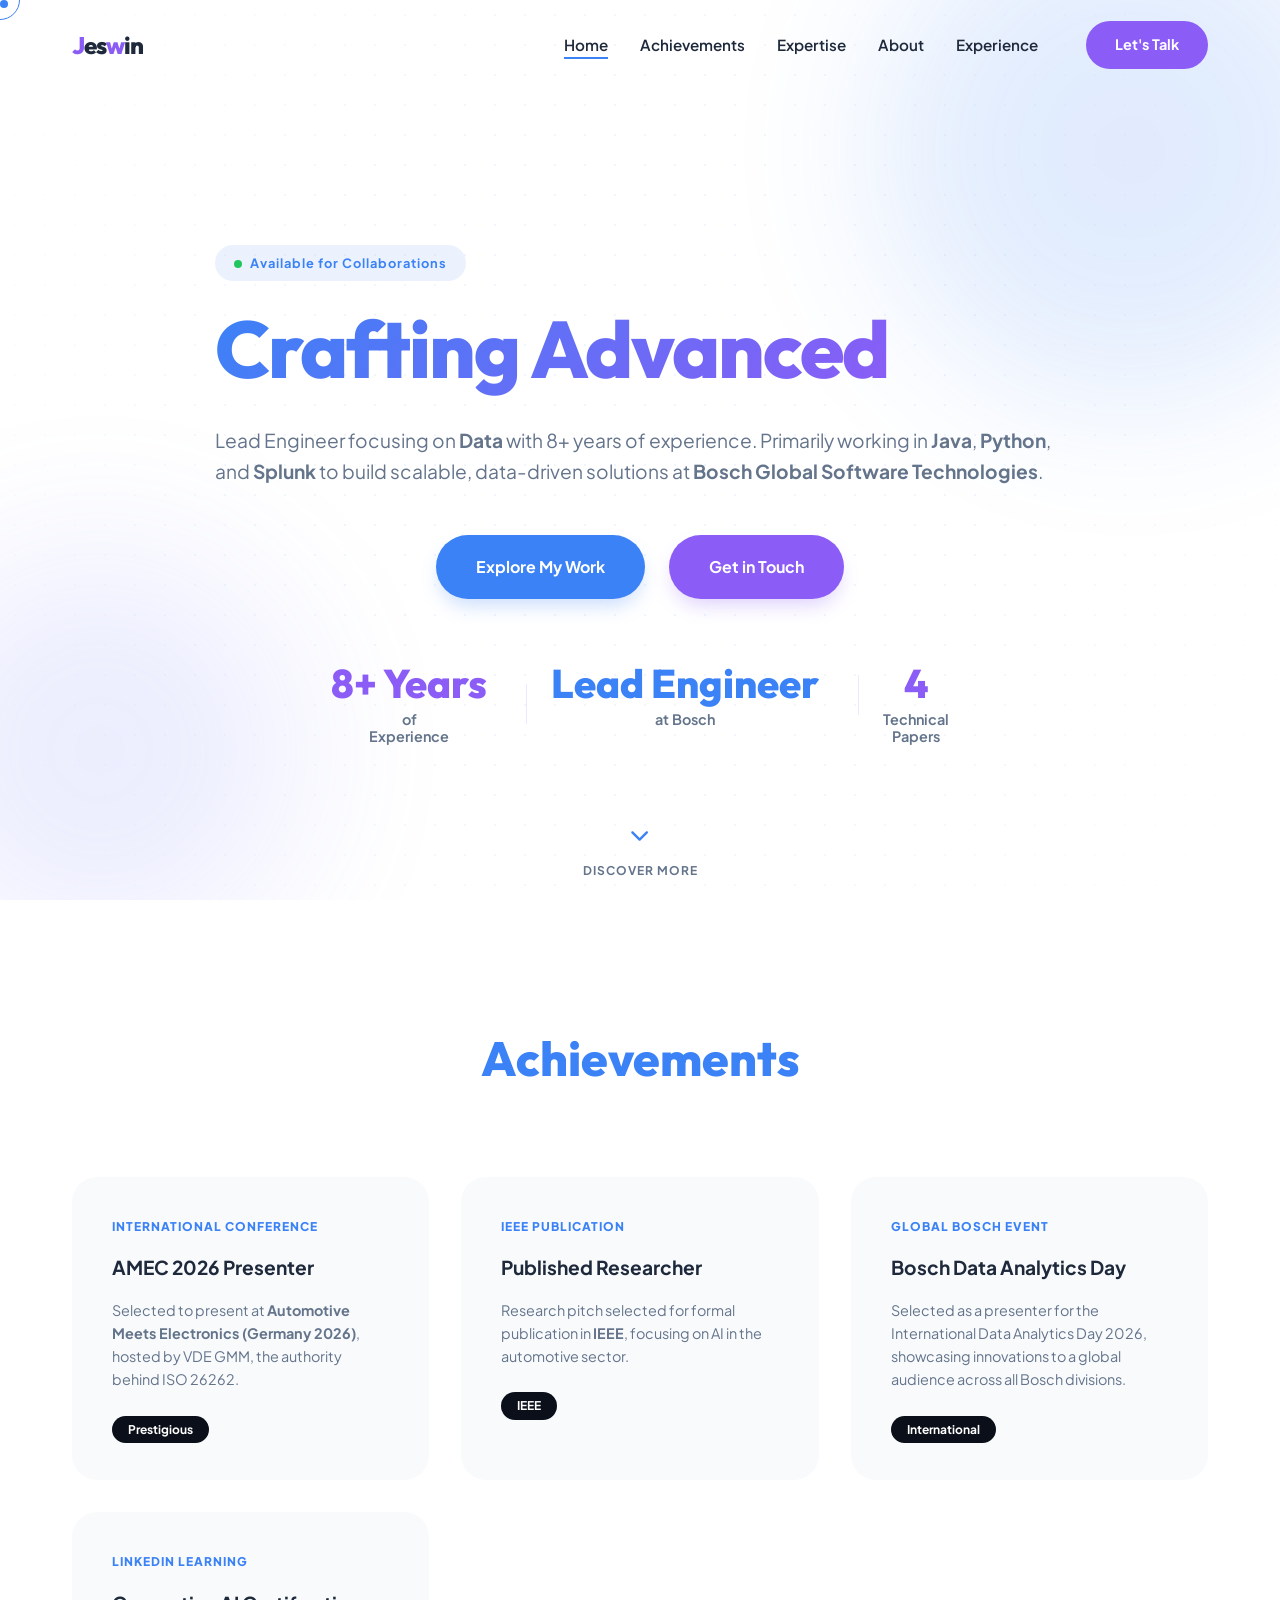
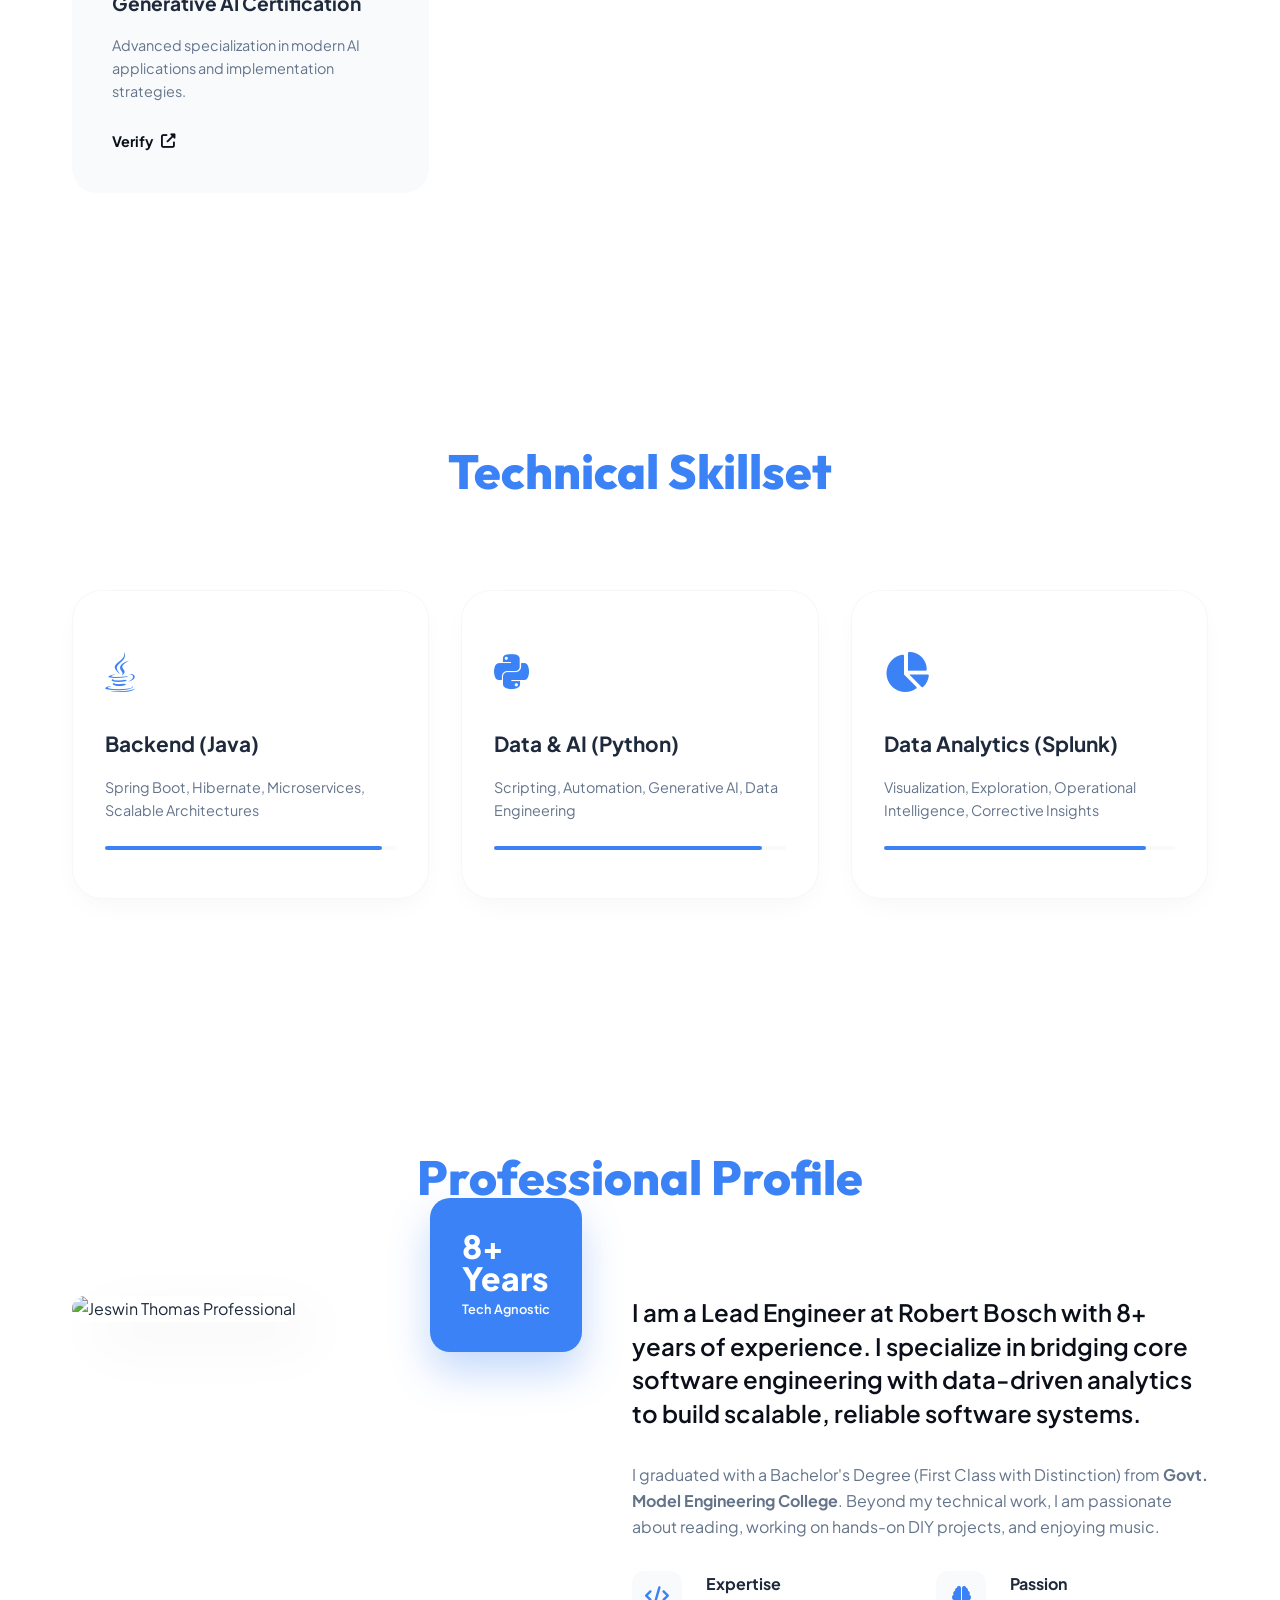
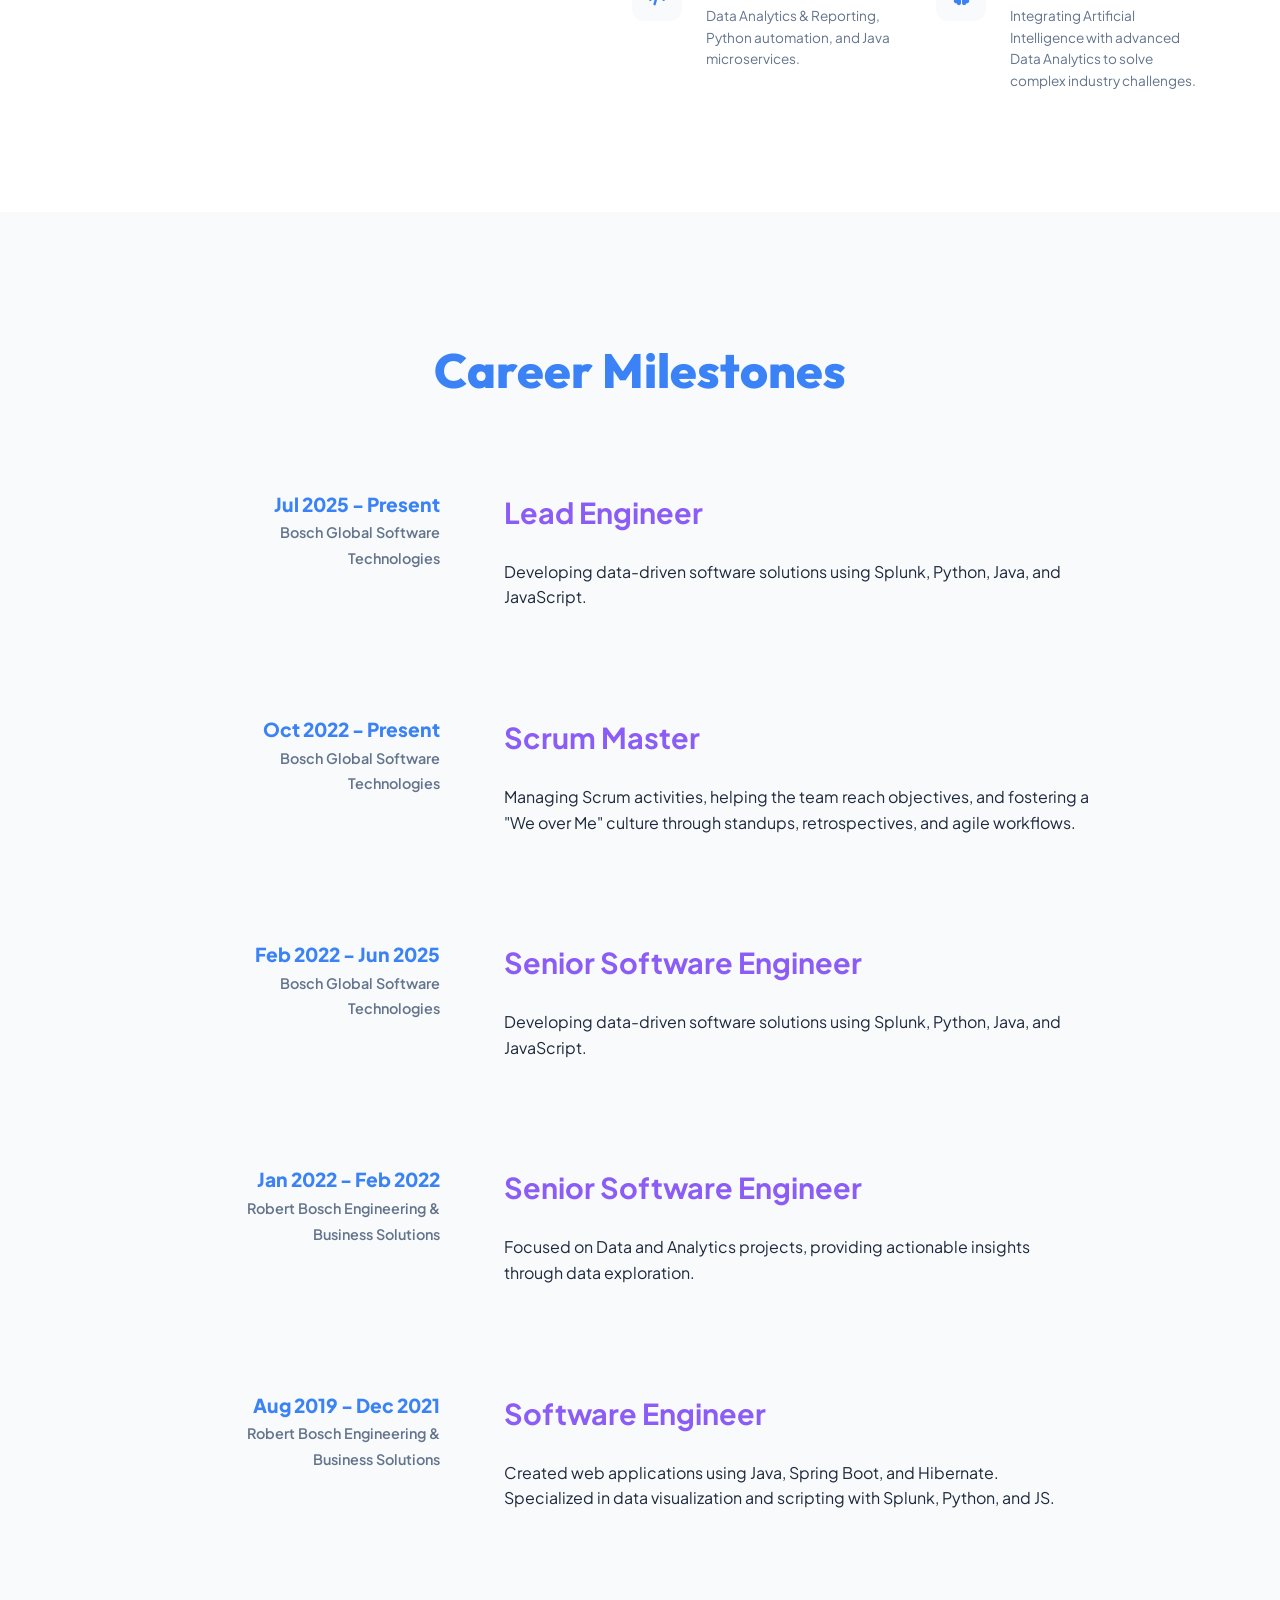
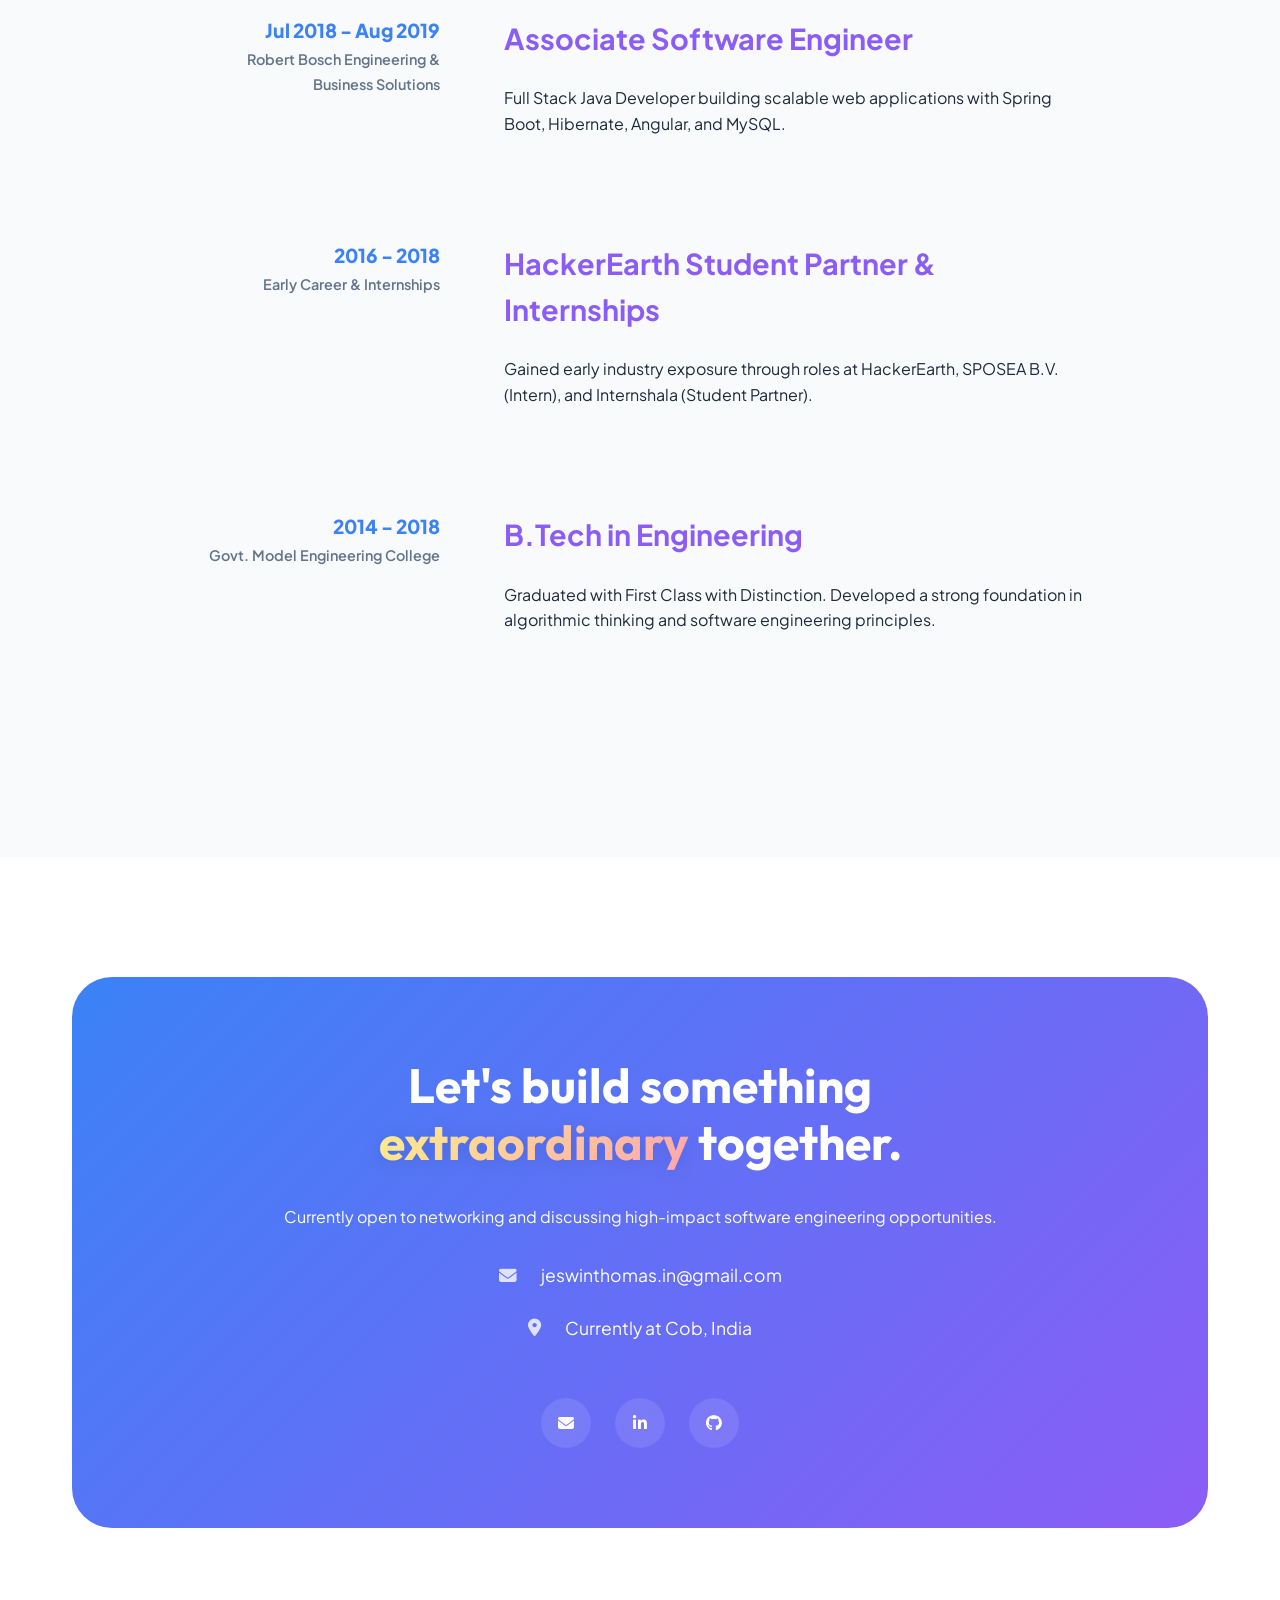
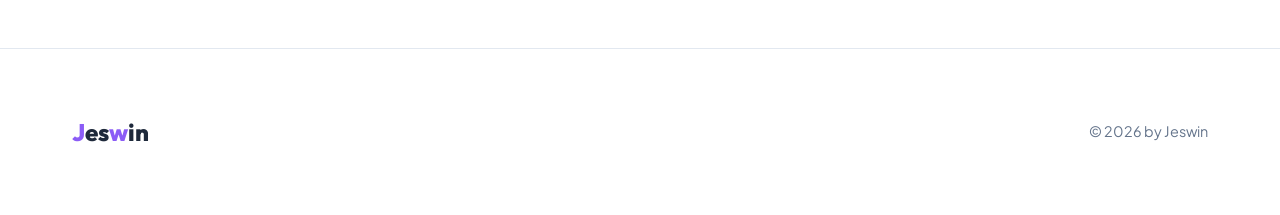
==== commit 60648f7b: "Fxing responsiveness" ====
--- a/index.html
+++ b/index.html
@@ -20,33 +20,21 @@
     <script src="https://unpkg.com/typed.js@2.1.0/dist/typed.umd.js"></script>
     <!-- EmailJS SDK -->
     <script type="text/javascript" src="https://cdn.jsdelivr.net/npm/@emailjs/browser@4/dist/email.min.js"></script>
-    <link rel="stylesheet" href="style.css?v=48">
+    <link rel="stylesheet" href="style.css?v=65">
     <style>
         /* Force mobile navigation rules to load directly to bypass browser caching */
         @media (max-width: 1024px) {
             .mobile-toggle {
                 display: flex !important;
-                flex-direction: column !important;
                 justify-content: center !important;
                 align-items: center !important;
-                width: 44px !important;
-                height: 44px !important;
-                gap: 5px !important;
+                font-size: 1.8rem !important;
+                color: #0b0f19 !important;
                 cursor: pointer !important;
                 z-index: 1050 !important;
                 position: fixed !important;
                 right: 1.5rem !important;
-                top: 23px !important;
-                background: #ffffff !important;
-                border-radius: 50% !important;
-                box-shadow: 0 4px 15px rgba(0, 0, 0, 0.1) !important;
-            }
-            .mobile-toggle span {
-                display: block !important;
-                width: 20px !important;
-                height: 2px !important;
-                background: #0b0f19 !important;
-                transition: all 0.4s cubic-bezier(0.4, 0, 0.2, 1) !important;
+                top: 30px !important;
             }
             .nav-links-wrapper {
                 display: flex !important;
@@ -77,6 +65,118 @@
             .nav-cta {
                 margin: 0 !important;
             }
+            .section {
+                padding: 4rem 0 !important;
+            }
+            .hero {
+                padding-top: 100px !important;
+                height: 100vh !important;
+                height: 100dvh !important;
+                min-height: 100vh !important;
+                min-height: 100dvh !important;
+                display: flex !important;
+                align-items: flex-start !important;
+                position: relative !important;
+                overflow: hidden !important;
+            }
+            .scroll-indicator {
+                bottom: 15px !important;
+            }
+            .hero h1 {
+                font-size: clamp(2rem, 7vw, 3.5rem) !important;
+                line-height: 1.2 !important;
+                margin-bottom: 0.8rem !important;
+            }
+            .hero-description {
+                margin-bottom: 1.5rem !important;
+            }
+            .hero-content {
+                display: flex !important;
+                flex-direction: column !important;
+                justify-content: flex-start !important;
+                height: calc(100vh - 180px) !important;
+                height: calc(100dvh - 180px) !important;
+                width: 100% !important;
+            }
+            .hero-stats {
+                display: flex !important;
+                flex-direction: row !important;
+                justify-content: space-between !important;
+                align-items: flex-start !important;
+                flex-wrap: nowrap !important;
+                gap: 0.5rem !important;
+                width: 100% !important;
+                margin-top: auto !important; /* Push stats row to the bottom of the hero-content */
+            }
+            .stat-item {
+                flex: 1 !important;
+                text-align: center !important;
+                min-width: 0 !important;
+            }
+            .stat-number {
+                font-size: clamp(1.1rem, 4.5vw, 2.2rem) !important;
+                margin-bottom: 0.25rem !important;
+            }
+            .stat-label {
+                font-size: clamp(0.65rem, 2.5vw, 0.9rem) !important;
+                line-height: 1.2 !important;
+                white-space: normal !important;
+            }
+            .stat-item:not(:last-child)::after {
+                display: none !important; /* Hide line dividers to save space */
+            }
+            .hero-actions {
+                display: flex !important;
+                flex-wrap: wrap !important;
+                gap: 1rem !important;
+                width: 100% !important;
+            }
+            .hero-actions .btn {
+                flex: 1 !important;
+                min-width: 140px !important;
+                padding: 0.9rem 1.5rem !important;
+                font-size: 0.9rem !important;
+                text-align: center !important;
+            }
+        }
+
+        /* Short viewport height specific compression for tablets and phones */
+        @media (max-height: 720px) {
+            .hero {
+                padding-top: 75px !important;
+            }
+            .hero h1 {
+                font-size: 1.7rem !important;
+                margin-bottom: 0.4rem !important;
+            }
+            .hero-description {
+                font-size: 0.8rem !important;
+                margin-bottom: 0.8rem !important;
+            }
+            .hero-actions {
+                gap: 0.5rem !important;
+            }
+            .hero-actions .btn {
+                padding: 0.7rem 1.2rem !important;
+                font-size: 0.8rem !important;
+            }
+            .hero-content {
+                height: calc(100vh - 150px) !important;
+                height: calc(100dvh - 150px) !important;
+            }
+            .hero-stats {
+                margin-top: auto !important;
+                gap: 0.2rem !important;
+            }
+            .stat-number {
+                font-size: 1rem !important;
+            }
+            .stat-label {
+                font-size: 0.6rem !important;
+            }
+            .scroll-indicator {
+                bottom: 8px !important;
+            }
         }
     </style>
 </head>
@@ -103,9 +203,7 @@
                 <a href="#contact" class="nav-cta">Let's Talk</a>
             </div>
             <div class="mobile-toggle">
-                <span></span>
-                <span></span>
-                <span></span>
+                <i class="fas fa-bars"></i>
             </div>
         </nav>
     </header>
--- a/style.css
+++ b/style.css
@@ -54,6 +54,33 @@
 
 html {
     scroll-behavior: smooth;
+    max-width: 100%;
+    overflow-x: hidden;
+    font-size: 16px;
+}
+
+@media (max-width: 1200px) {
+    html {
+        font-size: 15px;
+    }
+}
+
+@media (max-width: 992px) {
+    html {
+        font-size: 14.5px;
+    }
+}
+
+@media (max-width: 768px) {
+    html {
+        font-size: 14px;
+    }
+}
+
+@media (max-width: 480px) {
+    html {
+        font-size: 13.5px;
+    }
 }
 
 body {
@@ -61,6 +88,7 @@
     color: var(--text-main);
     background-color: var(--bg-main);
     line-height: 1.6;
+    max-width: 100%;
     overflow-x: hidden;
 }
 
@@ -414,8 +442,8 @@
     justify-content: center;
     align-items: flex-start;
     flex-wrap: wrap;
-    gap: 3rem 5rem;
-    margin-top: 5rem;
+    gap: 2rem 4rem;
+    margin-top: 3rem;
 }
 
 .stat-item {
@@ -458,7 +486,7 @@
 /* Scroll Indicator */
 .scroll-indicator {
     position: absolute;
-    bottom: 40px;
+    bottom: 20px;
     left: 50%;
     transform: translateX(-50%);
     display: flex;
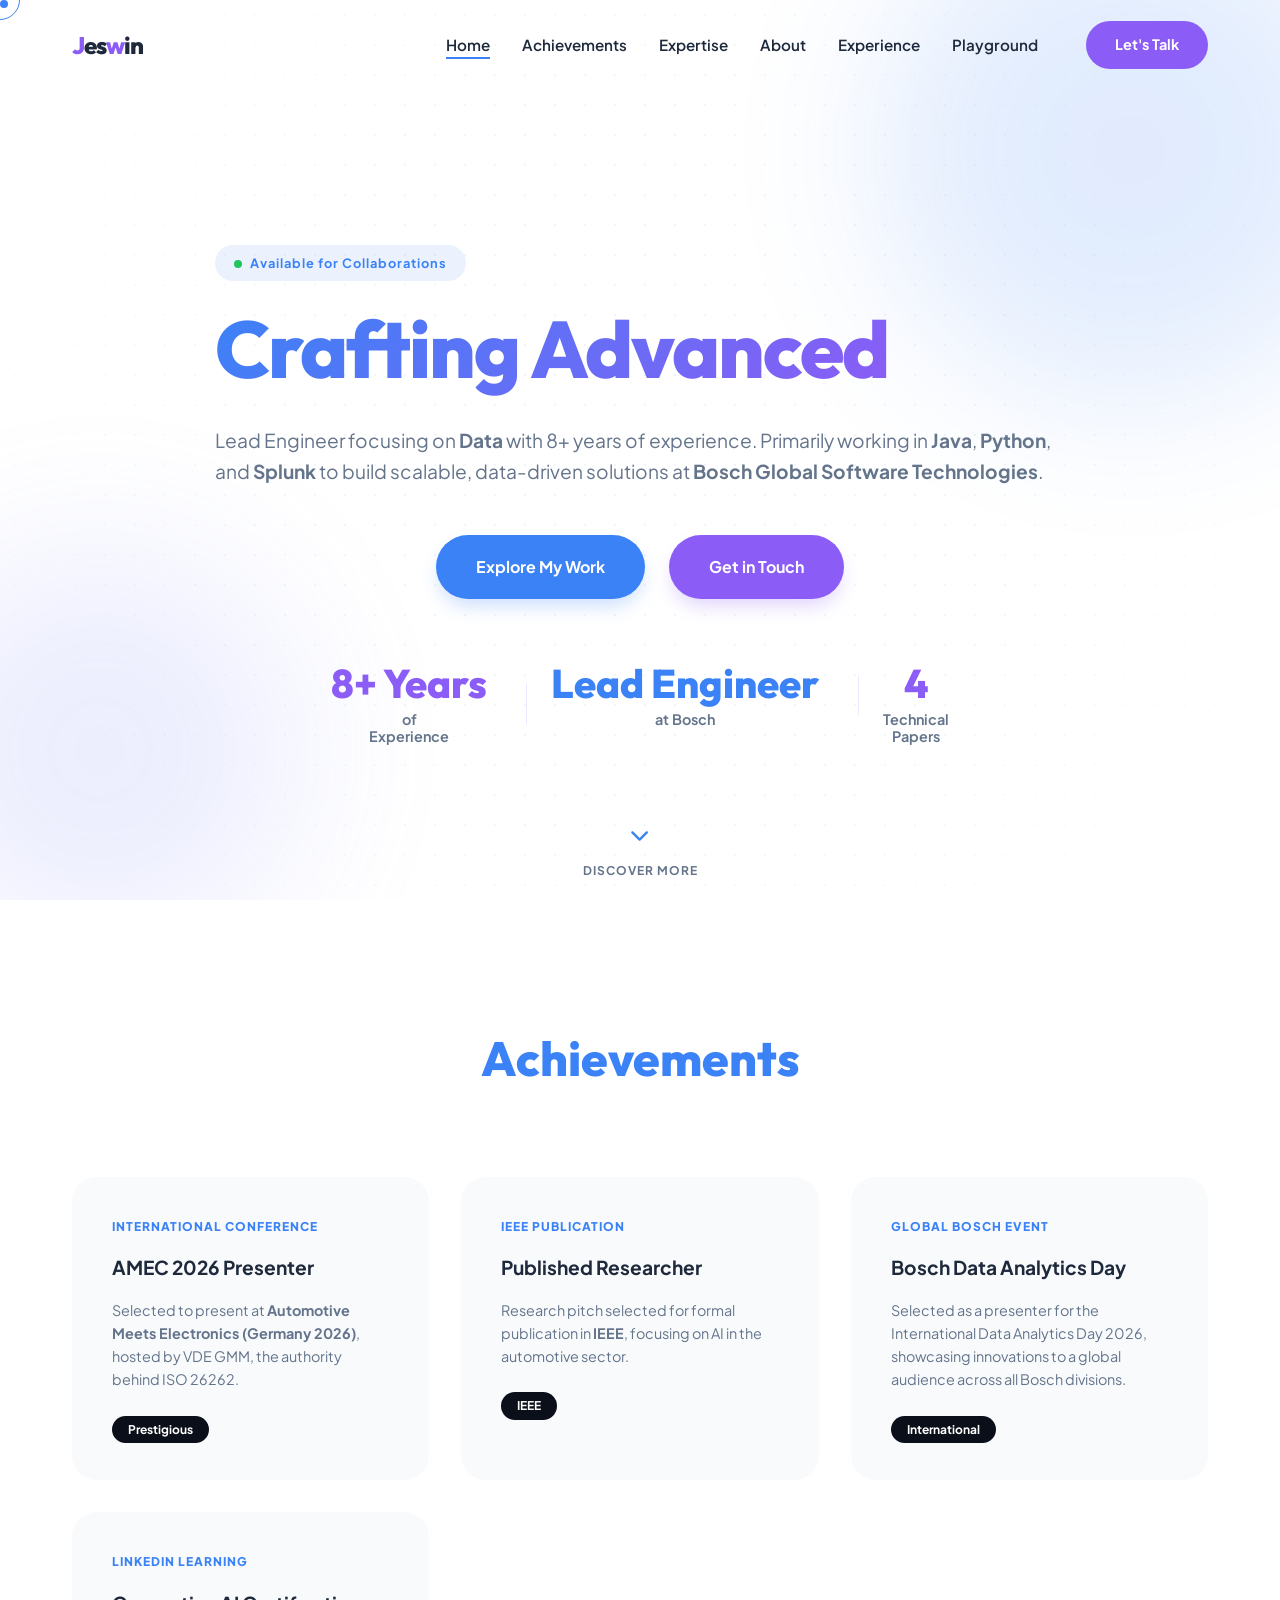
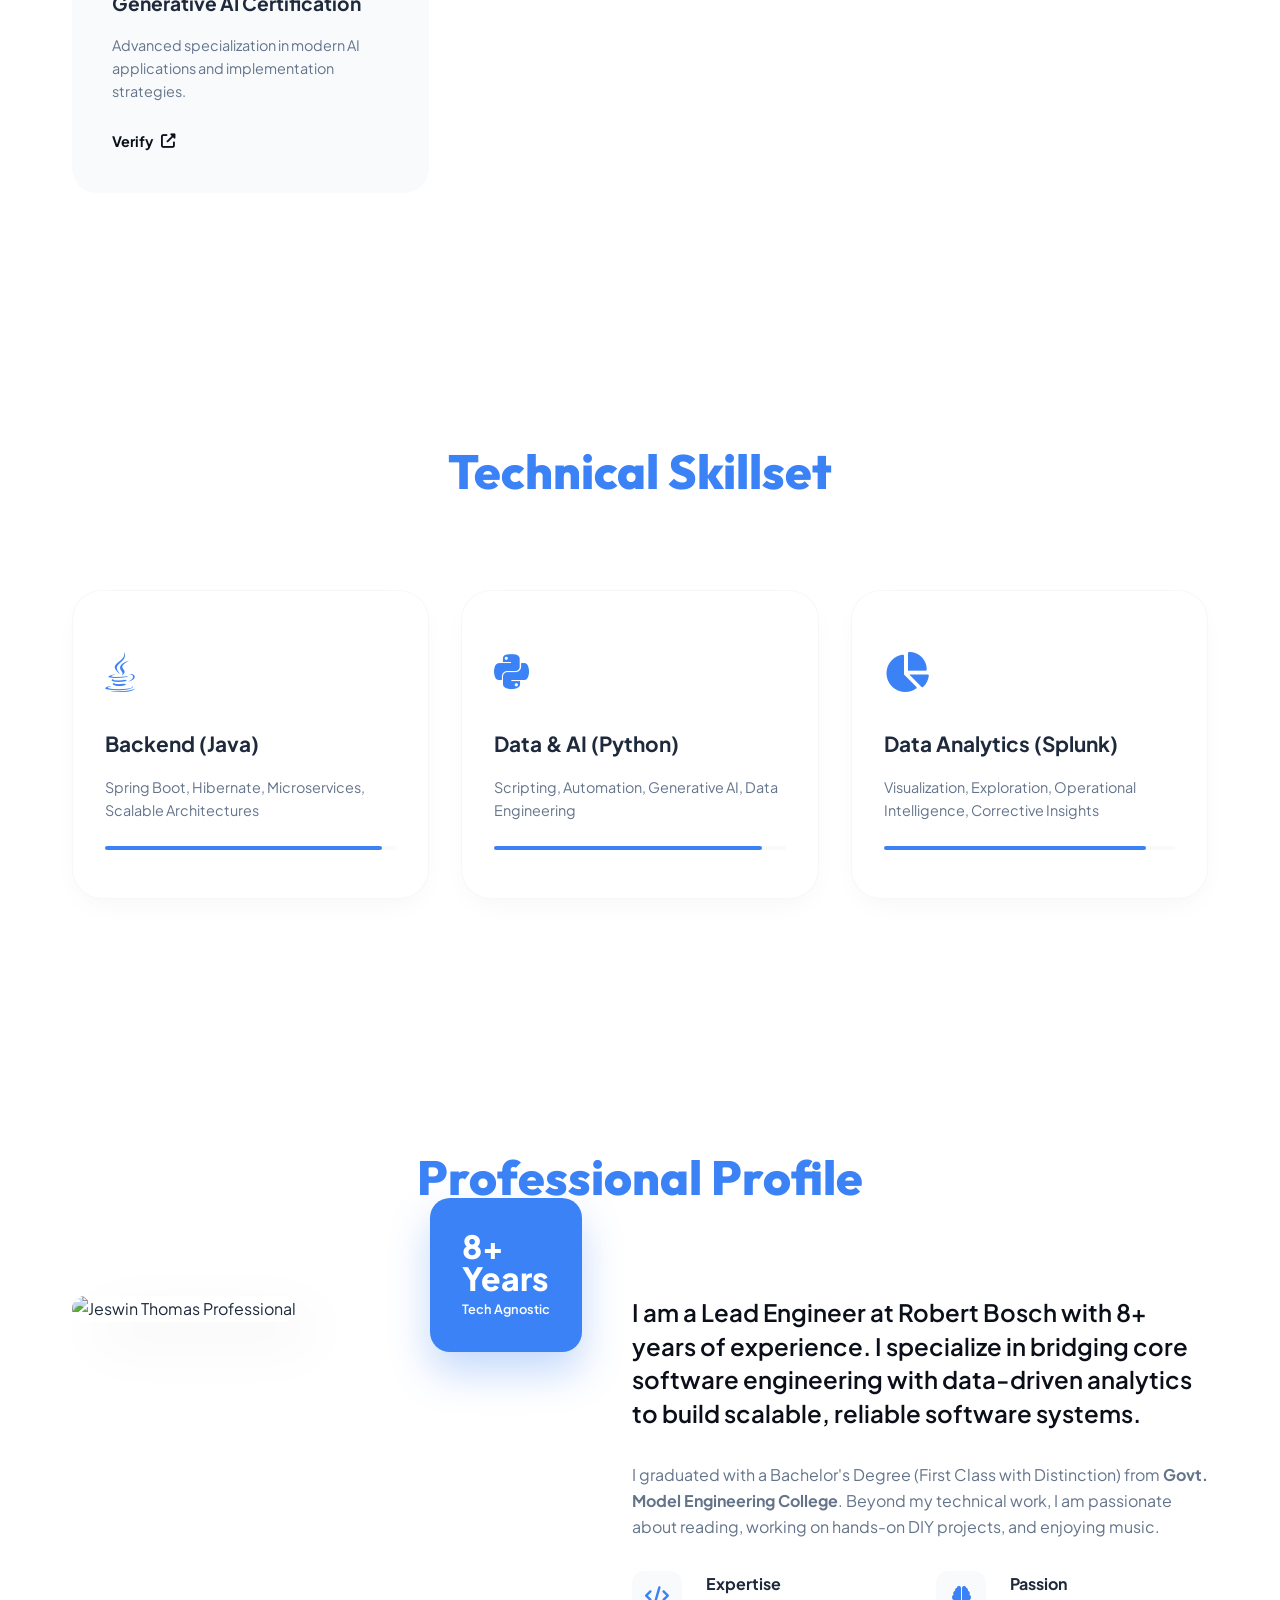
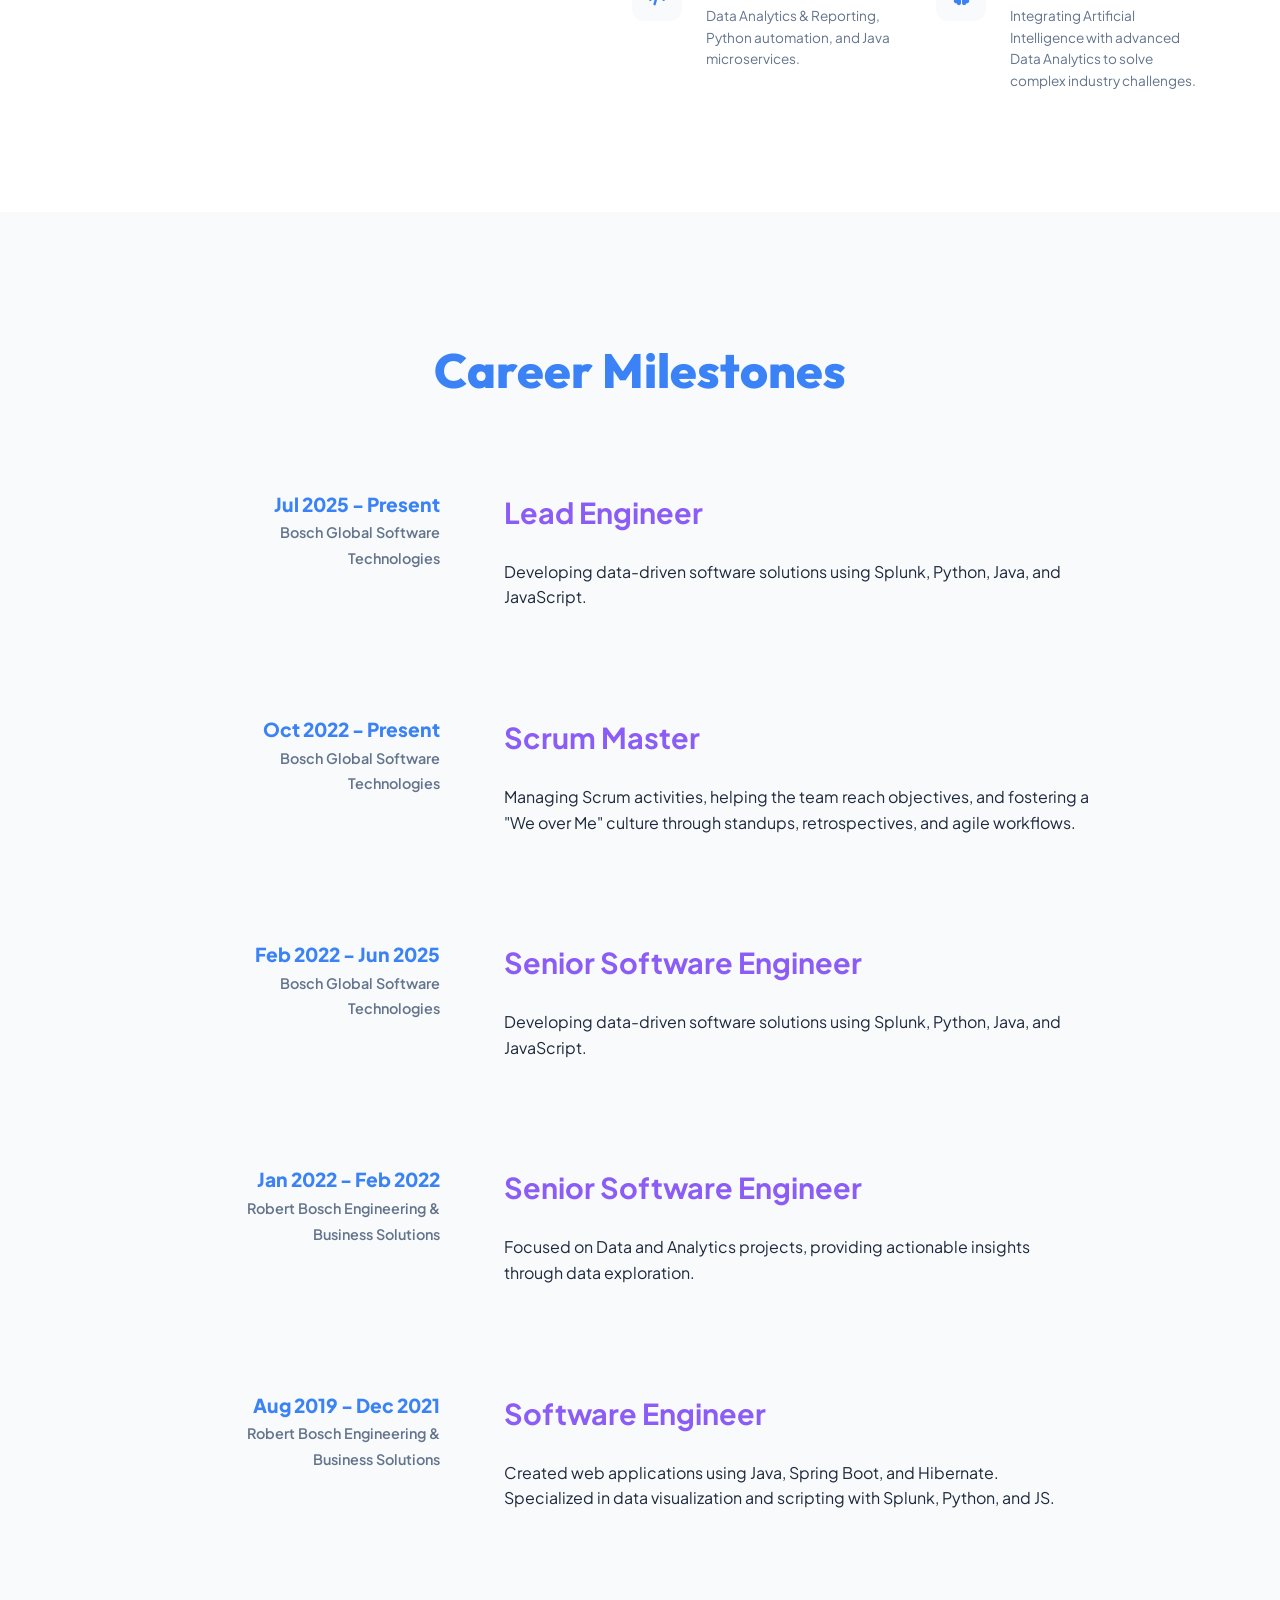
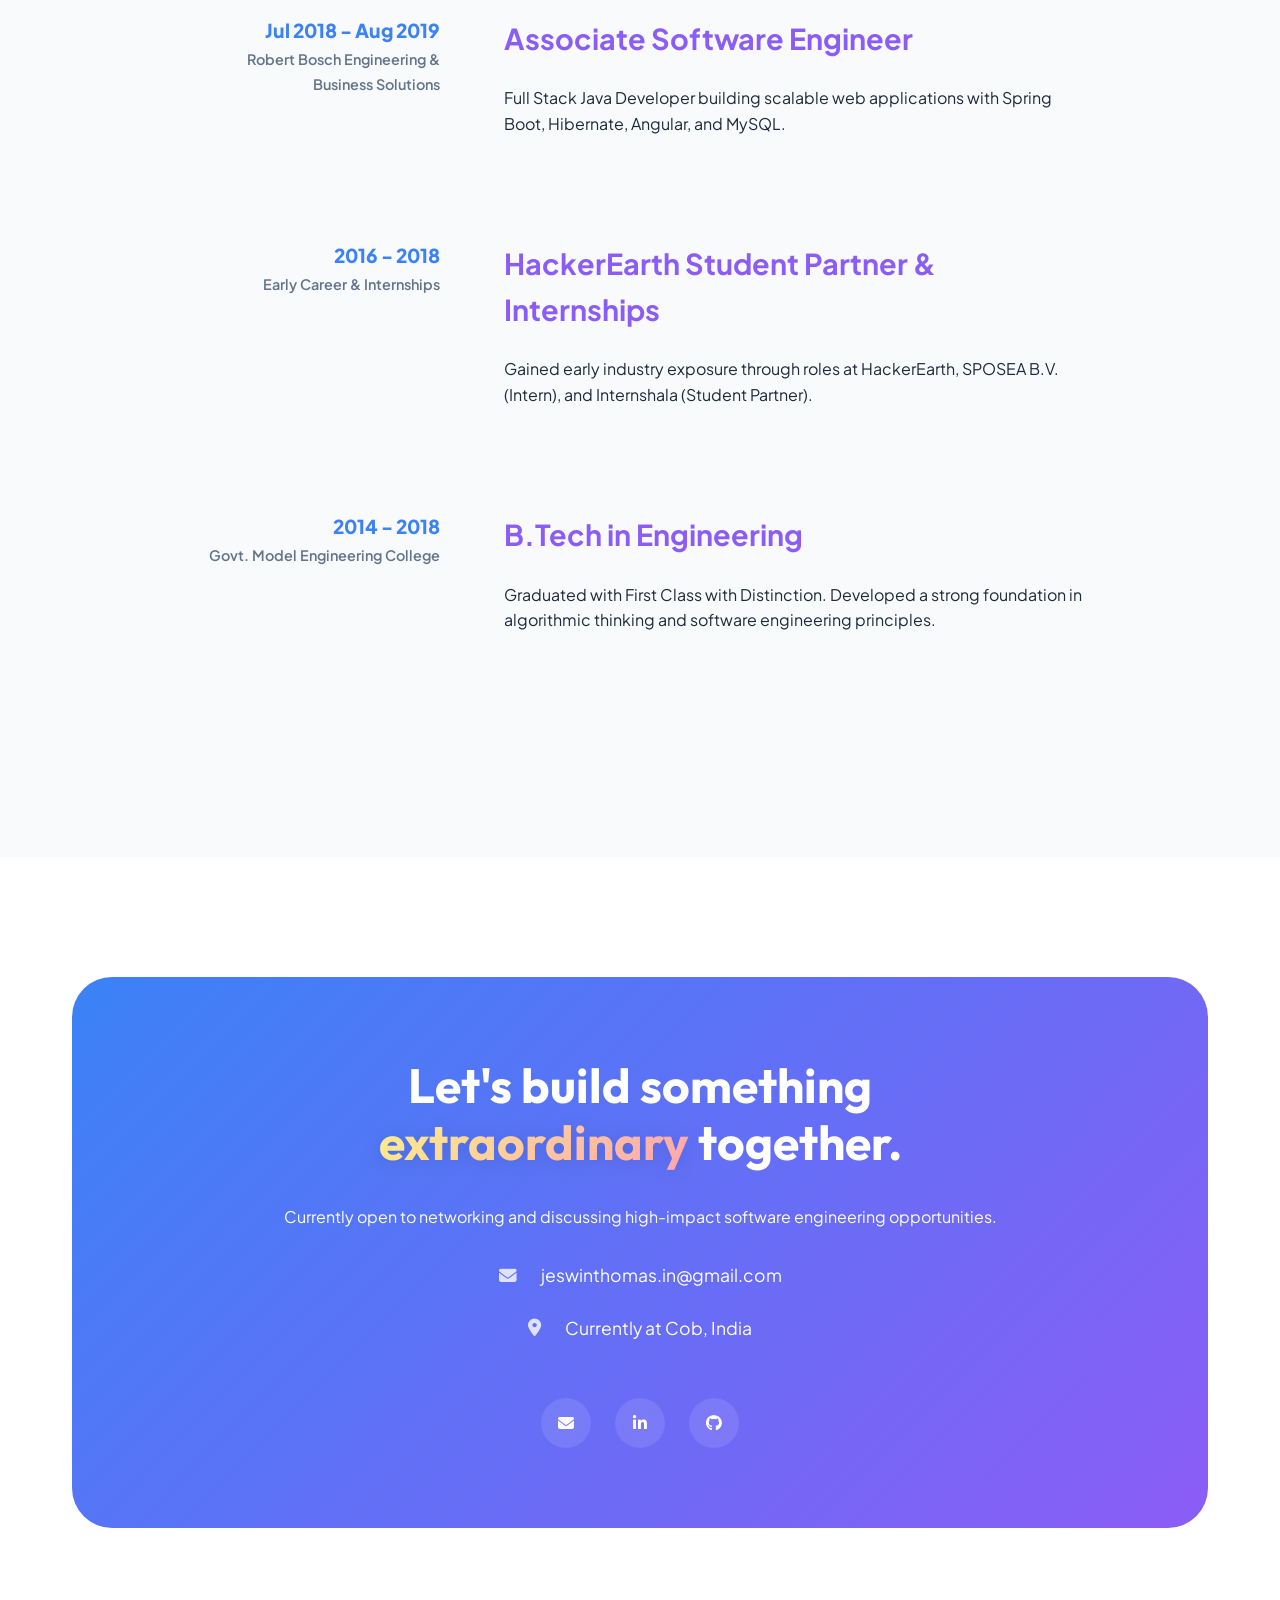
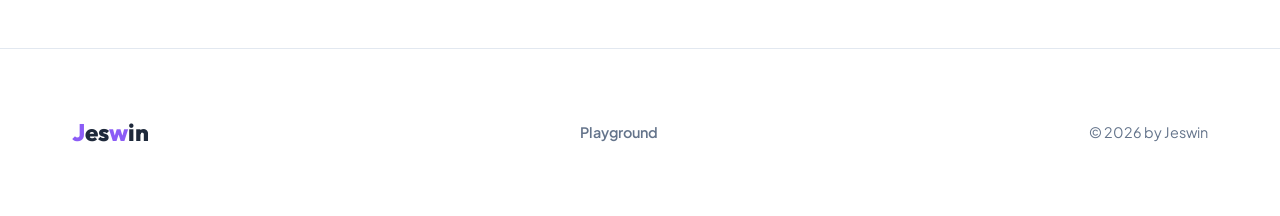
==== commit b8586176: "Added a playground page to add my reads,blogs,and tools and other interesting stuff" ====
--- a/index.html
+++ b/index.html
@@ -13,29 +13,52 @@
         href="https://fonts.googleapis.com/css2?family=Plus+Jakarta+Sans:wght@300;400;500;600;700;800&family=Outfit:wght@300;400;500;600;700;800&display=swap"
         rel="stylesheet">
     <!-- Icons -->
-    <link rel="stylesheet" href="https://cdnjs.cloudflare.com/ajax/libs/font-awesome/6.4.0/css/all.min.css">
+    <link rel="stylesheet" href="https://cdnjs.cloudflare.com/ajax/libs/font-awesome/6.5.1/css/all.min.css">
     <!-- AOS Library -->
     <link href="https://unpkg.com/aos@2.3.1/dist/aos.css" rel="stylesheet">
     <!-- Typed.js -->
     <script src="https://unpkg.com/typed.js@2.1.0/dist/typed.umd.js"></script>
     <!-- EmailJS SDK -->
     <script type="text/javascript" src="https://cdn.jsdelivr.net/npm/@emailjs/browser@4/dist/email.min.js"></script>
-    <link rel="stylesheet" href="style.css?v=65">
+    <link rel="stylesheet" href="style.css?v=73">
     <style>
         /* Force mobile navigation rules to load directly to bypass browser caching */
         @media (max-width: 1024px) {
             .mobile-toggle {
                 display: flex !important;
-                justify-content: center !important;
-                align-items: center !important;
-                font-size: 1.8rem !important;
-                color: #0b0f19 !important;
+                flex-direction: column !important;
+                justify-content: space-between !important;
+                width: 28px !important;
+                height: 20px !important;
                 cursor: pointer !important;
                 z-index: 1050 !important;
                 position: fixed !important;
                 right: 1.5rem !important;
-                top: 30px !important;
-            }
+                top: 35px !important;
+            }
+
+            .mobile-toggle span {
+                display: block !important;
+                width: 100% !important;
+                height: 2px !important;
+                background: #0b0f19 !important;
+                border-radius: 2px !important;
+                transition: all 0.3s cubic-bezier(0.4, 0, 0.2, 1) !important;
+            }
+
+            .mobile-toggle.open span:nth-child(1) {
+                transform: translateY(9px) rotate(45deg) !important;
+            }
+
+            .mobile-toggle.open span:nth-child(2) {
+                opacity: 0 !important;
+                transform: scaleX(0) !important;
+            }
+
+            .mobile-toggle.open span:nth-child(3) {
+                transform: translateY(-9px) rotate(-45deg) !important;
+            }
+
             .nav-links-wrapper {
                 display: flex !important;
                 position: fixed !important;
@@ -43,7 +66,8 @@
                 right: -100% !important;
                 width: 75% !important;
                 height: 100vh !important;
-                background: #ffffff !important; /* var(--bg-main) fallback */
+                background: #ffffff !important;
+                /* var(--bg-main) fallback */
                 flex-direction: column !important;
                 justify-content: center !important;
                 align-items: center !important;
@@ -53,21 +77,26 @@
                 transition: all 0.4s cubic-bezier(0.4, 0, 0.2, 1) !important;
                 z-index: 1040 !important;
             }
+
             .nav-links-wrapper.active {
                 right: 0 !important;
             }
+
             .nav-links {
                 flex-direction: column !important;
                 align-items: center !important;
                 gap: 2.5rem !important;
                 margin-bottom: 2rem !important;
             }
+
             .nav-cta {
                 margin: 0 !important;
             }
+
             .section {
                 padding: 4rem 0 !important;
             }
+
             .hero {
                 padding-top: 100px !important;
                 height: 100vh !important;
@@ -79,17 +108,21 @@
                 position: relative !important;
                 overflow: hidden !important;
             }
+
             .scroll-indicator {
                 bottom: 15px !important;
             }
+
             .hero h1 {
                 font-size: clamp(2rem, 7vw, 3.5rem) !important;
                 line-height: 1.2 !important;
                 margin-bottom: 0.8rem !important;
             }
+
             .hero-description {
                 margin-bottom: 1.5rem !important;
             }
+
             .hero-content {
                 display: flex !important;
                 flex-direction: column !important;
@@ -98,6 +131,7 @@
                 height: calc(100dvh - 180px) !important;
                 width: 100% !important;
             }
+
             .hero-stats {
                 display: flex !important;
                 flex-direction: row !important;
@@ -106,37 +140,62 @@
                 flex-wrap: nowrap !important;
                 gap: 0.5rem !important;
                 width: 100% !important;
-                margin-top: auto !important; /* Push stats row to the bottom of the hero-content */
-            }
+                margin-top: auto !important;
+                /* Push stats row to the bottom of the hero-content */
+            }
+
             .stat-item {
                 flex: 1 !important;
                 text-align: center !important;
                 min-width: 0 !important;
             }
+
             .stat-number {
                 font-size: clamp(1.1rem, 4.5vw, 2.2rem) !important;
                 margin-bottom: 0.25rem !important;
             }
+
             .stat-label {
                 font-size: clamp(0.65rem, 2.5vw, 0.9rem) !important;
                 line-height: 1.2 !important;
                 white-space: normal !important;
             }
+
             .stat-item:not(:last-child)::after {
-                display: none !important; /* Hide line dividers to save space */
-            }
+                display: none !important;
+                /* Hide line dividers to save space */
+            }
+
             .hero-actions {
                 display: flex !important;
-                flex-wrap: wrap !important;
-                gap: 1rem !important;
+                flex-direction: row !important;
+                justify-content: center !important;
+                align-items: center !important;
+                gap: 1.5rem !important;
                 width: 100% !important;
-            }
+                margin-top: 2rem !important;
+            }
+
             .hero-actions .btn {
-                flex: 1 !important;
-                min-width: 140px !important;
-                padding: 0.9rem 1.5rem !important;
+                width: auto !important;
+                min-width: 160px !important;
+                padding: 0.9rem 1.8rem !important;
                 font-size: 0.9rem !important;
                 text-align: center !important;
+            }
+        }
+
+        /* Mobile specific stacking for phones */
+        @media (max-width: 480px) {
+            .hero-actions {
+                flex-direction: column !important;
+                margin-top: 2.8rem !important;
+                gap: 0.8rem !important;
+            }
+
+            .hero-actions .btn {
+                width: 85% !important;
+                max-width: 280px !important;
             }
         }
 
@@ -145,35 +204,45 @@
             .hero {
                 padding-top: 75px !important;
             }
+
             .hero h1 {
                 font-size: 1.7rem !important;
                 margin-bottom: 0.4rem !important;
             }
+
             .hero-description {
                 font-size: 0.8rem !important;
                 margin-bottom: 0.8rem !important;
             }
+
             .hero-actions {
                 gap: 0.5rem !important;
-            }
+                margin-top: 2rem !important;
+            }
+
             .hero-actions .btn {
                 padding: 0.7rem 1.2rem !important;
                 font-size: 0.8rem !important;
             }
+
             .hero-content {
                 height: calc(100vh - 150px) !important;
                 height: calc(100dvh - 150px) !important;
             }
+
             .hero-stats {
                 margin-top: auto !important;
                 gap: 0.2rem !important;
             }
+
             .stat-number {
                 font-size: 1rem !important;
             }
+
             .stat-label {
                 font-size: 0.6rem !important;
             }
+
             .scroll-indicator {
                 bottom: 8px !important;
             }
@@ -189,8 +258,10 @@
     <header>
         <nav class="container">
             <div class="logo">
-                <span class="logo-text"><span class="logo-highlight">J</span>es<span
-                        class="logo-highlight">w</span>in</span>
+                <a href="index.html" style="text-decoration: none; color: inherit;">
+                    <span class="logo-text"><span class="logo-highlight">J</span>es<span
+                            class="logo-highlight">w</span>in</span>
+                </a>
             </div>
             <div class="nav-links-wrapper">
                 <ul class="nav-links">
@@ -199,11 +270,14 @@
                     <li><a href="#skills">Expertise</a></li>
                     <li><a href="#about">About</a></li>
                     <li><a href="#experience">Experience</a></li>
+                    <li><a href="playground.html">Playground</a></li>
                 </ul>
                 <a href="#contact" class="nav-cta">Let's Talk</a>
             </div>
             <div class="mobile-toggle">
-                <i class="fas fa-bars"></i>
+                <span></span>
+                <span></span>
+                <span></span>
             </div>
         </nav>
     </header>
@@ -246,7 +320,7 @@
                     </div>
                 </div>
             </div>
-            <a href="#about" class="scroll-indicator">
+            <a href="#certifications" class="scroll-indicator">
                 <div class="scroll-icon">
                     <i class="fas fa-chevron-down"></i>
                 </div>
@@ -346,8 +420,12 @@
                         </div>
                     </div>
                     <div class="about-text" data-aos="fade-left">
-                        <p class="lead">I am a Lead Engineer at Robert Bosch with <span class="exp-years-val">8+</span> years of experience. I specialize in bridging core software engineering with data-driven analytics to build scalable, reliable software systems.</p>
-                        <p>I graduated with a Bachelor's Degree (First Class with Distinction) from <strong>Govt. Model Engineering College</strong>. Beyond my technical work, I am passionate about reading, working on hands-on DIY projects, and enjoying music.</p>
+                        <p class="lead">I am a Lead Engineer at Robert Bosch with <span class="exp-years-val">8+</span>
+                            years of experience. I specialize in bridging core software engineering with data-driven
+                            analytics to build scalable, reliable software systems.</p>
+                        <p>I graduated with a Bachelor's Degree (First Class with Distinction) from <strong>Govt. Model
+                                Engineering College</strong>. Beyond my technical work, I am passionate about reading,
+                            working on hands-on DIY projects, and enjoying music.</p>
                         <div class="about-features">
                             <div class="feature-item">
                                 <div class="feature-icon"><i class="fas fa-code"></i></div>
@@ -360,7 +438,8 @@
                                 <div class="feature-icon"><i class="fas fa-brain"></i></div>
                                 <div class="feature-info">
                                     <h3>Passion</h3>
-                                    <p>Integrating Artificial Intelligence with advanced Data Analytics to solve complex industry challenges.</p>
+                                    <p>Integrating Artificial Intelligence with advanced Data Analytics to solve complex
+                                        industry challenges.</p>
                                 </div>
                             </div>
                         </div>
@@ -490,7 +569,8 @@
                             </div>
                         </div>
                         <div class="social-links" style="justify-content: center; margin-top: 2rem;">
-                            <a href="mailto:jeswinthomas.in@gmail.com" class="social-icon"><i class="fas fa-envelope"></i></a>
+                            <a href="mailto:jeswinthomas.in@gmail.com" class="social-icon"><i
+                                    class="fas fa-envelope"></i></a>
                             <a href="https://in.linkedin.com/in/jeswin-thomas" target="_blank" class="social-icon"><i
                                     class="fab fa-linkedin-in"></i></a>
                             <a href="https://github.com/Jeswin01" class="social-icon" target="_blank"><i
@@ -505,7 +585,13 @@
     <footer class="footer">
         <div class="container">
             <div class="footer-content">
-                <div class="footer-logo"><span class="logo-highlight">J</span>es<span class="logo-highlight">w</span>in
+                <div class="footer-logo">
+                    <a href="index.html" style="text-decoration: none; color: inherit;">
+                        <span class="logo-highlight">J</span>es<span class="logo-highlight">w</span>in
+                    </a>
+                </div>
+                <div style="margin: 0.5rem 0; display: flex; gap: 1rem; justify-content: center;">
+                    <a href="playground.html" style="text-decoration: none; color: var(--text-muted); font-size: 0.9rem; font-weight: 600; transition: var(--transition);">Playground</a>
                 </div>
                 <p>&copy; <span id="copyright-year"></span> by Jeswin</p>
             </div>
